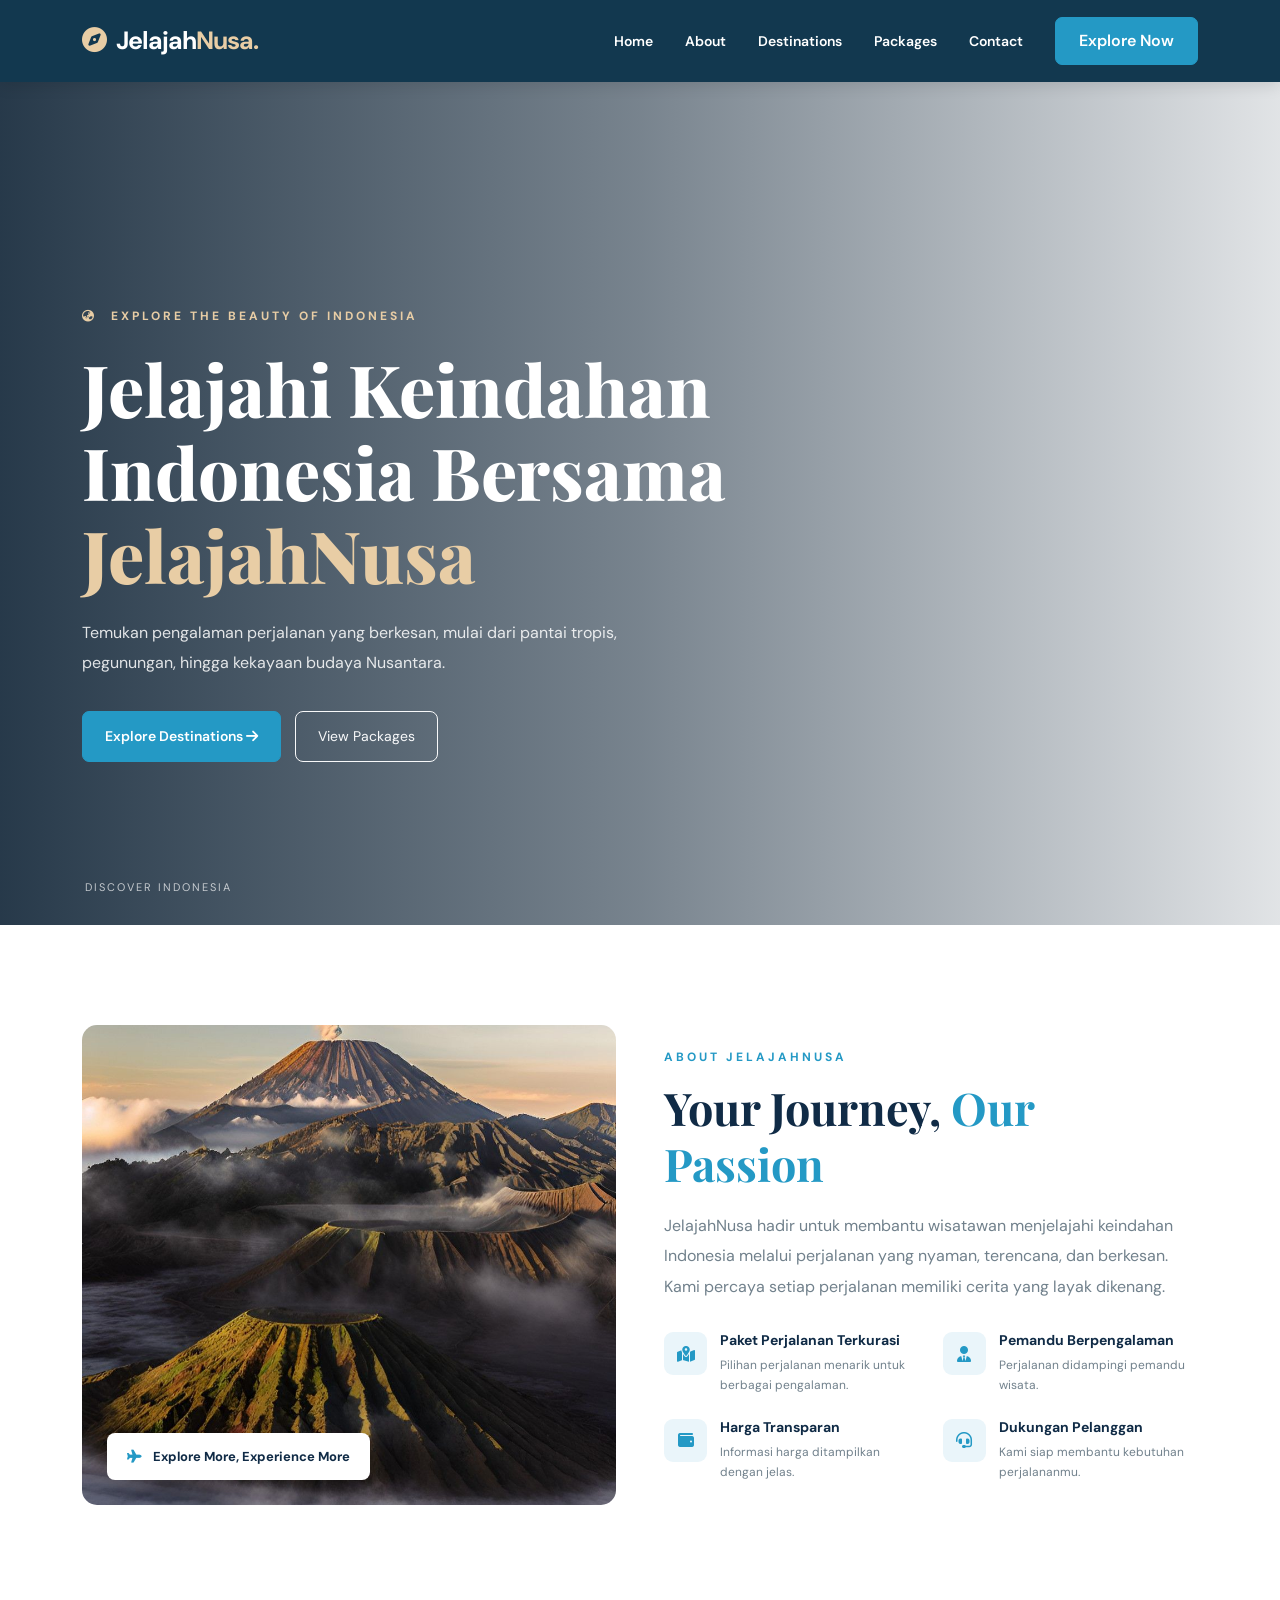
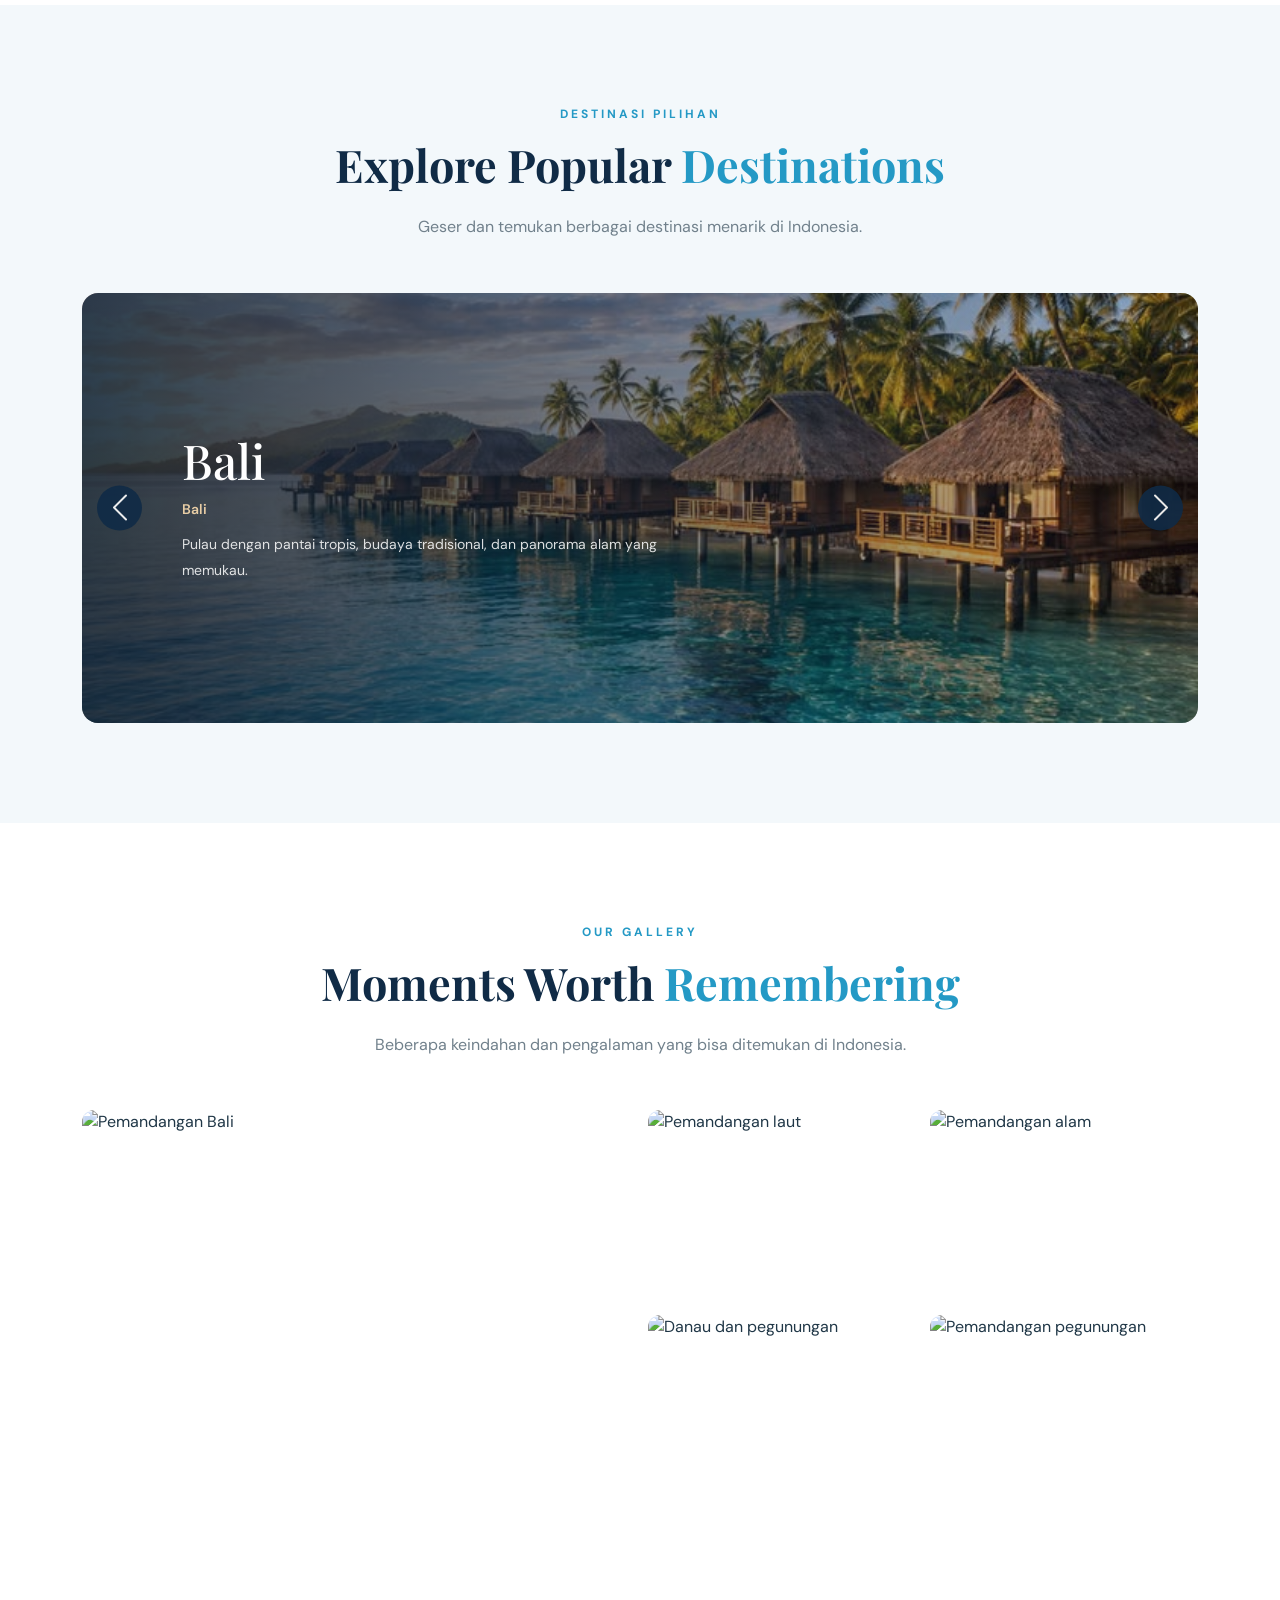
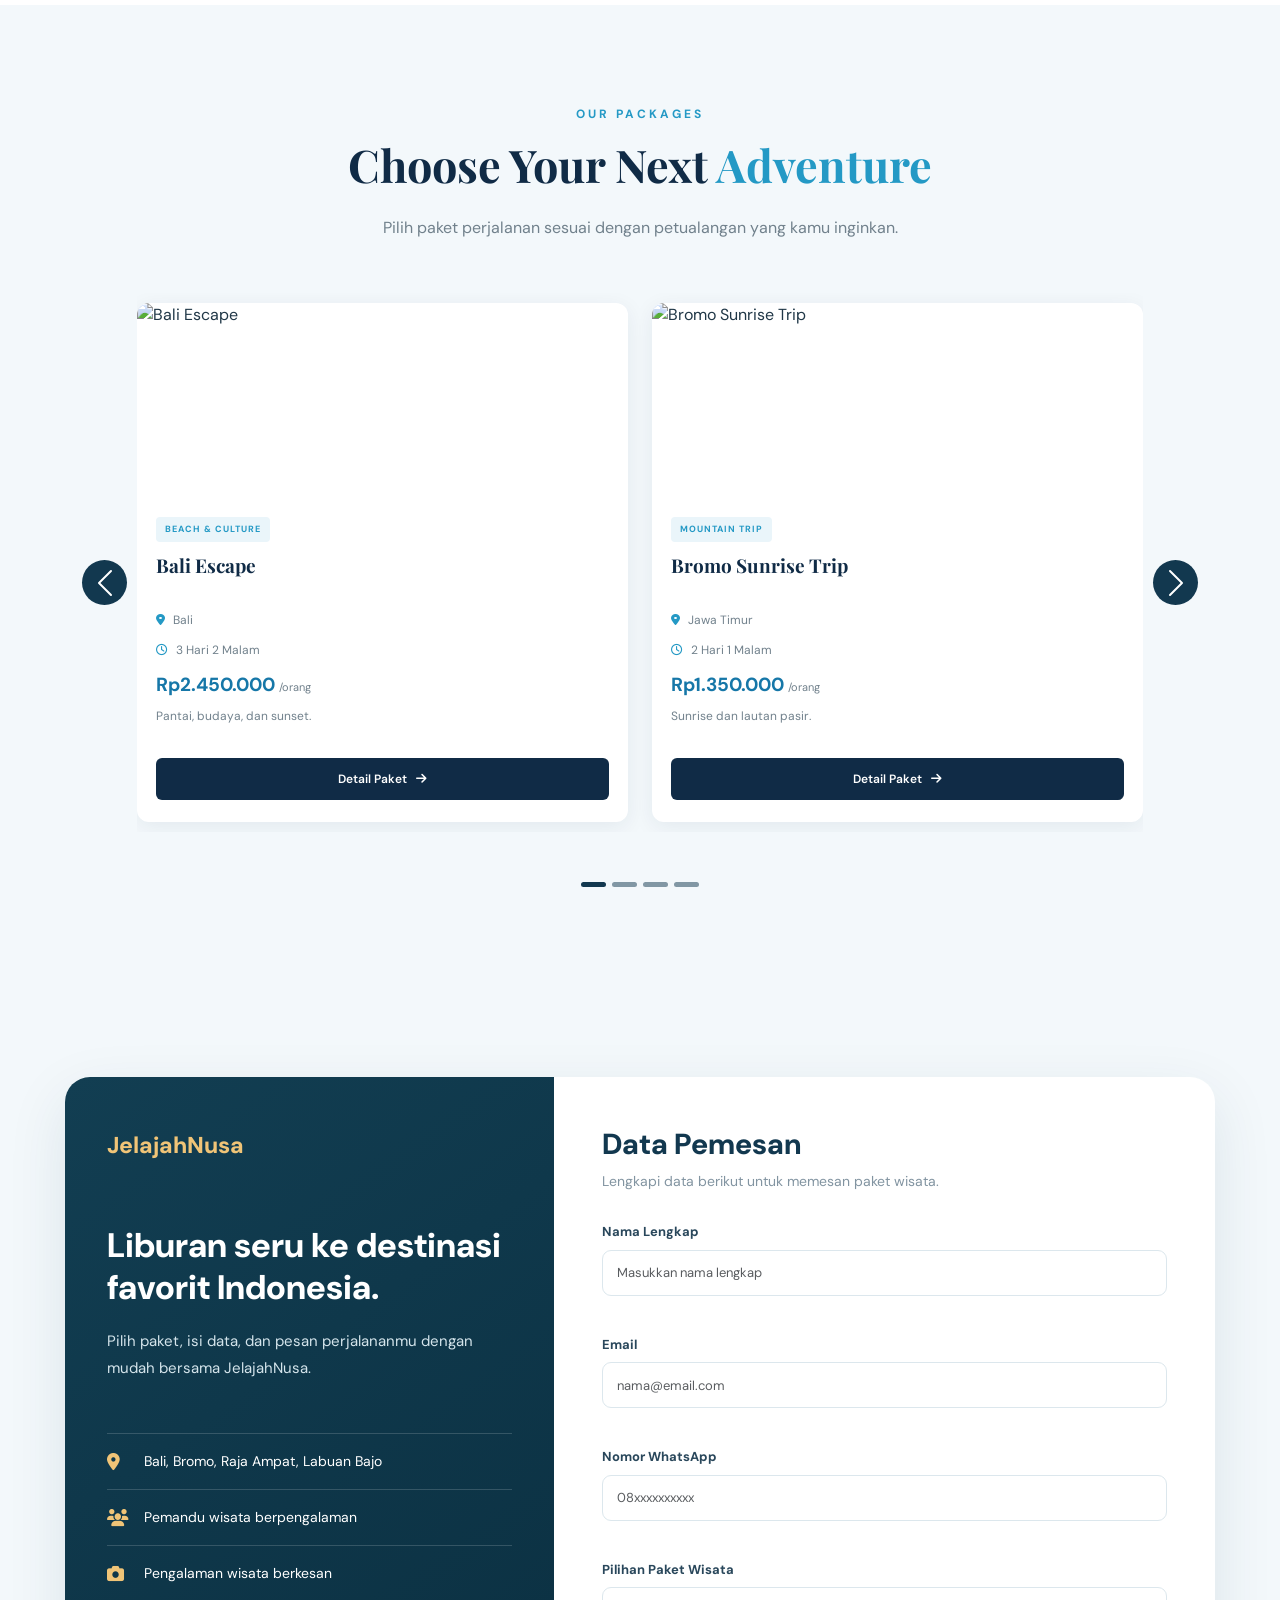
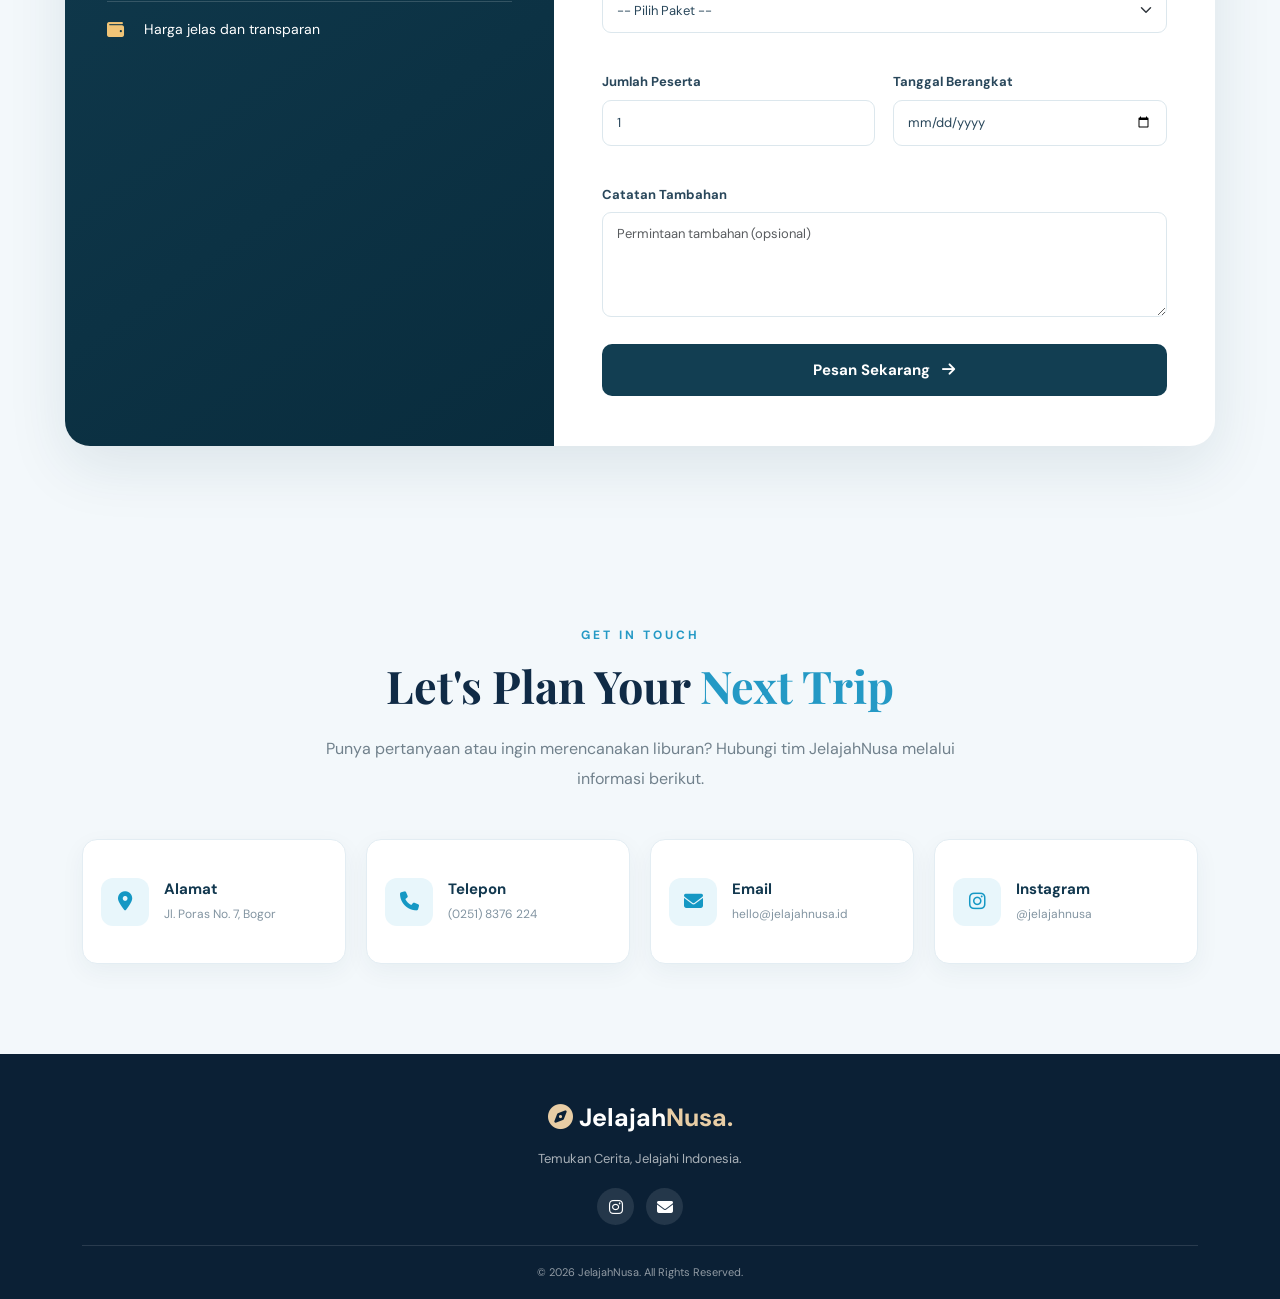
==== index.html @ eec408a0 "first commit" ====
<!doctype html>
<html lang="id">
  <head>
    <meta charset="UTF-8" />
    <meta name="viewport" content="width=device-width, initial-scale=1.0" />

    <title>JelajahNusa | Temukan Cerita, Jelajahi Indonesia</title>

    <!-- Bootstrap 5 -->
    <link
      href="https://cdn.jsdelivr.net/npm/bootstrap@5.3.3/dist/css/bootstrap.min.css"
      rel="stylesheet"
    />

    <!-- Font Awesome -->
    <link
      rel="stylesheet"
      href="https://cdnjs.cloudflare.com/ajax/libs/font-awesome/6.7.2/css/all.min.css"
    />

    <!-- CSS -->
    <link rel="stylesheet" href="style.css" />
  </head>

  <body>
    <!-- NAVBAR -->
    <nav
      class="navbar navbar-expand-lg navbar-dark fixed-top navbar-jelajahnusa"
    >
      <div class="container">
        <a class="navbar-brand fw-bold" href="#home">
          <i class="fa-solid fa-compass"></i>
          Jelajah<span>Nusa.</span>
        </a>

        <button
          class="navbar-toggler"
          type="button"
          data-bs-toggle="collapse"
          data-bs-target="#menuNavbar"
        >
          <span class="navbar-toggler-icon"></span>
        </button>

        <div class="collapse navbar-collapse" id="menuNavbar">
          <ul class="navbar-nav ms-auto">
            <li class="nav-item"><a class="nav-link" href="#home">Home</a></li>
            <li class="nav-item">
              <a class="nav-link" href="#about">About</a>
            </li>
            <li class="nav-item">
              <a class="nav-link" href="#destinations">Destinations</a>
            </li>
            <li class="nav-item">
              <a class="nav-link" href="#packages">Packages</a>
            </li>
            <li class="nav-item">
              <a class="nav-link" href="#contact">Contact</a>
            </li>
          </ul>

          <a href="#packages" class="btn btn-ocean ms-lg-3"> Explore Now </a>
        </div>
      </div>
    </nav>

    <!-- HOME -->
    <section id="home" class="hero-section">
      <div class="hero-overlay"></div>

      <div class="container hero-content">
        <p class="hero-label">
          <i class="fa-solid fa-earth-asia"></i>
          EXPLORE THE BEAUTY OF INDONESIA
        </p>

        <h1>Jelajahi Keindahan Indonesia Bersama <span>JelajahNusa</span></h1>

        <p class="hero-description">
          Temukan pengalaman perjalanan yang berkesan, mulai dari pantai tropis,
          pegunungan, hingga kekayaan budaya Nusantara.
        </p>

        <div class="hero-buttons">
          <a href="#destinations" class="btn btn-ocean btn-lg">
            Explore Destinations
            <i class="fa-solid fa-arrow-right"></i>
          </a>

          <a href="#packages" class="btn btn-outline-light btn-lg">
            View Packages
          </a>
        </div>
      </div>

      <div class="hero-bottom">
        <span>DISCOVER INDONESIA</span>
      </div>
    </section>

    <!-- ABOUT -->
    <section id="about" class="section-padding">
      <div class="container">
        <div class="row align-items-center g-5">
          <div class="col-lg-6">
            <div class="about-image">
              <img src="assets/bromo.jpg" alt="Pemandangan perjalanan wisata" />

              <div class="about-image-label">
                <i class="fa-solid fa-plane"></i>
                Explore More, Experience More
              </div>
            </div>
          </div>

          <div class="col-lg-6">
            <p class="section-label">ABOUT JELAJAHNUSA</p>

            <h2 class="section-title">
              Your Journey,
              <span>Our Passion</span>
            </h2>

            <p class="section-description">
              JelajahNusa hadir untuk membantu wisatawan menjelajahi keindahan
              Indonesia melalui perjalanan yang nyaman, terencana, dan berkesan.
              Kami percaya setiap perjalanan memiliki cerita yang layak
              dikenang.
            </p>

            <div class="about-features">
              <div class="about-feature">
                <i class="fa-solid fa-map-location-dot"></i>
                <div>
                  <h5>Paket Perjalanan Terkurasi</h5>
                  <p>Pilihan perjalanan menarik untuk berbagai pengalaman.</p>
                </div>
              </div>

              <div class="about-feature">
                <i class="fa-solid fa-user-tie"></i>
                <div>
                  <h5>Pemandu Berpengalaman</h5>
                  <p>Perjalanan didampingi pemandu wisata.</p>
                </div>
              </div>

              <div class="about-feature">
                <i class="fa-solid fa-wallet"></i>
                <div>
                  <h5>Harga Transparan</h5>
                  <p>Informasi harga ditampilkan dengan jelas.</p>
                </div>
              </div>

              <div class="about-feature">
                <i class="fa-solid fa-headset"></i>
                <div>
                  <h5>Dukungan Pelanggan</h5>
                  <p>Kami siap membantu kebutuhan perjalananmu.</p>
                </div>
              </div>
            </div>
          </div>
        </div>
      </div>
    </section>

    <!-- DESTINATIONS SLIDER -->
    <section id="destinations" class="section-padding section-light">
      <div class="container">
        <div class="section-heading text-center">
          <p class="section-label">DESTINASI PILIHAN</p>

          <h2 class="section-title">
            Explore Popular <span>Destinations</span>
          </h2>

          <p class="section-description">
            Geser dan temukan berbagai destinasi menarik di Indonesia.
          </p>
        </div>

        <div id="destinationSlider" class="carousel slide" data-bs-ride="false">
          <div class="carousel-inner">
            <!-- SLIDE 1 -->
            <div class="carousel-item active">
              <div class="destination-slide">
                <img src="assets/bali2.jpg" alt="Bali" />

                <div class="destination-slide-info">
                  <h3>Bali</h3>
                  <p>Bali</p>
                  <p>
                    Pulau dengan pantai tropis, budaya tradisional, dan panorama
                    alam yang memukau.
                  </p>
                </div>
              </div>
            </div>

            <!-- SLIDE 2 -->
            <div class="carousel-item">
              <div class="destination-slide">
                <img src="assets/raja-ampat.jpg" alt="Raja Ampat" />

                <div class="destination-slide-info">
                  <h3>Raja Ampat</h3>
                  <p>Papua Barat Daya</p>
                  <p>
                    Kepulauan dengan laut biru, gugusan pulau, dan keindahan
                    alam bawah laut.
                  </p>
                </div>
              </div>
            </div>

            <!-- SLIDE 3 -->
            <div class="carousel-item">
              <div class="destination-slide">
                <img src="assets/bromo2.jpg" alt="Gunung Bromo" />

                <div class="destination-slide-info">
                  <h3>Gunung Bromo</h3>
                  <p>Jawa Timur</p>
                  <p>
                    Destinasi pegunungan dengan panorama matahari terbit dan
                    lautan pasir.
                  </p>
                </div>
              </div>
            </div>

            <!-- SLIDE 4 -->
            <div class="carousel-item">
              <div class="destination-slide">
                <img src="assets/labuan-bajo.jpg" alt="Labuan Bajo" />

                <div class="destination-slide-info">
                  <h3>Labuan Bajo</h3>
                  <p>Nusa Tenggara Timur</p>
                  <p>Gerbang menuju Pulau Komodo dan gugusan pulau eksotis.</p>
                </div>
              </div>
            </div>
          </div>

          <!-- TOMBOL SLIDER -->
          <button
            class="carousel-control-prev destination-control"
            type="button"
            data-bs-target="#destinationSlider"
            data-bs-slide="prev"
          >
            <span class="carousel-control-prev-icon"></span>
            <span class="visually-hidden">Sebelumnya</span>
          </button>

          <button
            class="carousel-control-next destination-control"
            type="button"
            data-bs-target="#destinationSlider"
            data-bs-slide="next"
          >
            <span class="carousel-control-next-icon"></span>
            <span class="visually-hidden">Berikutnya</span>
          </button>
        </div>
      </div>
    </section>

    <!-- GALLERY -->
    <section class="section-padding">
      <div class="container">
        <div class="section-heading text-center">
          <p class="section-label">OUR GALLERY</p>

          <h2 class="section-title">
            Moments Worth
            <span>Remembering</span>
          </h2>

          <p class="section-description">
            Beberapa keindahan dan pengalaman yang bisa ditemukan di Indonesia.
          </p>
        </div>

        <div class="gallery-grid">
          <div class="gallery-item gallery-large">
            <img
              src="https://images.unsplash.com/photo-1537996194471-e657df975ab4"
              alt="Pemandangan Bali"
            />
          </div>

          <div class="gallery-item">
            <img
              src="https://images.unsplash.com/photo-1518548419970-58e3b4079ab2"
              alt="Pemandangan laut"
            />
          </div>

          <div class="gallery-item">
            <img
              src="https://images.unsplash.com/photo-1500530855697-b586d89ba3ee"
              alt="Pemandangan alam"
            />
          </div>

          <div class="gallery-item">
            <img
              src="https://images.unsplash.com/photo-1470770841072-f978cf4d019e"
              alt="Danau dan pegunungan"
            />
          </div>

          <div class="gallery-item">
            <img
              src="https://images.unsplash.com/photo-1501785888041-af3ef285b470"
              alt="Pemandangan pegunungan"
            />
          </div>
        </div>
      </div>
    </section>

    <!-- PACKAGES -->
    <section id="packages" class="section-padding section-light">
      <div class="container">
        <div class="section-heading text-center">
          <p class="section-label">OUR PACKAGES</p>
          <h2 class="section-title">Choose Your Next <span>Adventure</span></h2>
          <p class="section-description">
            Pilih paket perjalanan sesuai dengan petualangan yang kamu inginkan.
          </p>
        </div>

        <div id="jelajahNusaPackages" class="carousel slide">
          <!-- INDICATORS -->
          <div class="carousel-indicators">
            <button
              type="button"
              data-bs-target="#jelajahNusaPackages"
              data-bs-slide-to="0"
              class="active"
              aria-current="true"
              aria-label="Slide 1"
            ></button>

            <button
              type="button"
              data-bs-target="#jelajahNusaPackages"
              data-bs-slide-to="1"
              aria-label="Slide 2"
            ></button>

            <button
              type="button"
              data-bs-target="#jelajahNusaPackages"
              data-bs-slide-to="2"
              aria-label="Slide 3"
            ></button>

            <button
              type="button"
              data-bs-target="#jelajahNusaPackages"
              data-bs-slide-to="3"
              aria-label="Slide 4"
            ></button>
          </div>

          <div class="carousel-inner">
            <!-- SLIDE 1 -->
            <div class="carousel-item active">
              <div class="row g-4">
                <div class="col-md-6">
                  <div class="package-card">
                    <div class="package-image">
                      <img
                        src="https://images.unsplash.com/photo-1537996194471-e657df975ab4"
                        alt="Bali Escape"
                      />
                    </div>
                    <div class="package-content">
                      <span class="package-category">BEACH & CULTURE</span>
                      <h4>Bali Escape</h4>
                      <p><i class="fa-solid fa-location-dot"></i> Bali</p>
                      <div class="package-duration">
                        <i class="fa-regular fa-clock"></i> 3 Hari 2 Malam
                      </div>
                      <h3>Rp2.450.000 <small>/orang</small></h3>
                      <p class="package-highlight">
                        Pantai, budaya, dan sunset.
                      </p>
                      <button
                        class="btn btn-detail"
                        onclick="tampilkanDetail('bali')"
                      >
                        Detail Paket <i class="fa-solid fa-arrow-right"></i>
                      </button>
                    </div>
                  </div>
                </div>

                <div class="col-md-6">
                  <div class="package-card">
                    <div class="package-image">
                      <img
                        src="https://images.unsplash.com/photo-1500530855697-b586d89ba3ee"
                        alt="Bromo Sunrise Trip"
                      />
                    </div>
                    <div class="package-content">
                      <span class="package-category">MOUNTAIN TRIP</span>
                      <h4>Bromo Sunrise Trip</h4>
                      <p><i class="fa-solid fa-location-dot"></i> Jawa Timur</p>
                      <div class="package-duration">
                        <i class="fa-regular fa-clock"></i> 2 Hari 1 Malam
                      </div>
                      <h3>Rp1.350.000 <small>/orang</small></h3>
                      <p class="package-highlight">Sunrise dan lautan pasir.</p>
                      <button
                        class="btn btn-detail"
                        onclick="tampilkanDetail('bromo')"
                      >
                        Detail Paket <i class="fa-solid fa-arrow-right"></i>
                      </button>
                    </div>
                  </div>
                </div>
              </div>
            </div>

            <!-- SLIDE 2 -->
            <div class="carousel-item">
              <div class="row g-4">
                <div class="col-md-6">
                  <div class="package-card">
                    <div class="package-image">
                      <img
                        src="https://images.unsplash.com/photo-1518548419970-58e3b4079ab2"
                        alt="Raja Ampat"
                      />
                    </div>
                    <div class="package-content">
                      <span class="package-category">OCEAN ADVENTURE</span>
                      <h4>Raja Ampat Discovery</h4>
                      <p>
                        <i class="fa-solid fa-location-dot"></i> Papua Barat
                        Daya
                      </p>
                      <div class="package-duration">
                        <i class="fa-regular fa-clock"></i> 4 Hari 3 Malam
                      </div>
                      <h3>Rp5.750.000 <small>/orang</small></h3>
                      <p class="package-highlight">
                        Island hopping dan snorkeling.
                      </p>
                      <button
                        class="btn btn-detail"
                        onclick="tampilkanDetail('raja')"
                      >
                        Detail Paket <i class="fa-solid fa-arrow-right"></i>
                      </button>
                    </div>
                  </div>
                </div>

                <div class="col-md-6">
                  <div class="package-card">
                    <div class="package-image">
                      <img
                        src="https://images.unsplash.com/photo-1501785888041-af3ef285b470"
                        alt="Labuan Bajo"
                      />
                    </div>
                    <div class="package-content">
                      <span class="package-category">ISLAND EXPLORER</span>
                      <h4>Labuan Bajo Explorer</h4>
                      <p>
                        <i class="fa-solid fa-location-dot"></i> Nusa Tenggara
                        Timur
                      </p>
                      <div class="package-duration">
                        <i class="fa-regular fa-clock"></i> 3 Hari 2 Malam
                      </div>
                      <h3>Rp3.950.000 <small>/orang</small></h3>
                      <p class="package-highlight">Pulau Komodo dan sailing.</p>
                      <button
                        class="btn btn-detail"
                        onclick="tampilkanDetail('labuan')"
                      >
                        Detail Paket <i class="fa-solid fa-arrow-right"></i>
                      </button>
                    </div>
                  </div>
                </div>
              </div>
            </div>

            <!-- SLIDE 3 -->
            <div class="carousel-item">
              <div class="row g-4">
                <div class="col-md-6">
                  <div class="package-card">
                    <div class="package-image">
                      <img
                        src="https://images.unsplash.com/photo-1596402184320-417e7178b2cd"
                        alt="Jogja"
                      />
                    </div>
                    <div class="package-content">
                      <span class="package-category">CULTURE & HERITAGE</span>
                      <h4>Jogja Heritage Journey</h4>
                      <p><i class="fa-solid fa-location-dot"></i> Yogyakarta</p>
                      <div class="package-duration">
                        <i class="fa-regular fa-clock"></i> 3 Hari 2 Malam
                      </div>
                      <h3>Rp1.850.000 <small>/orang</small></h3>
                      <p class="package-highlight">
                        Borobudur, Malioboro, dan Keraton.
                      </p>
                      <button
                        class="btn btn-detail"
                        onclick="tampilkanDetail('jogja')"
                      >
                        Detail Paket <i class="fa-solid fa-arrow-right"></i>
                      </button>
                    </div>
                  </div>
                </div>

                <div class="col-md-6">
                  <div class="package-card">
                    <div class="package-image">
                      <img
                        src="assets/59dadae1498c168dcf6382474d1ac756.jpg"
                        alt="Lombok"
                      />
                    </div>
                    <div class="package-content">
                      <span class="package-category">TROPICAL ESCAPE</span>
                      <h4>Lombok Tropical Escape</h4>
                      <p><i class="fa-solid fa-location-dot"></i> Lombok</p>
                      <div class="package-duration">
                        <i class="fa-regular fa-clock"></i> 3 Hari 2 Malam
                      </div>
                      <h3>Rp2.750.000 <small>/orang</small></h3>
                      <p class="package-highlight">
                        Pantai Kuta dan Bukit Merese.
                      </p>
                      <button
                        class="btn btn-detail"
                        onclick="tampilkanDetail('lombok')"
                      >
                        Detail Paket <i class="fa-solid fa-arrow-right"></i>
                      </button>
                    </div>
                  </div>
                </div>
              </div>
            </div>

            <!-- SLIDE 4 -->
            <div class="carousel-item">
              <div class="row g-4">
                <div class="col-md-6">
                  <div class="package-card">
                    <div class="package-image">
                      <img
                        src="https://images.unsplash.com/photo-1500534623283-312aade485b7"
                        alt="Lake Toba"
                      />
                    </div>
                    <div class="package-content">
                      <span class="package-category">NATURE ADVENTURE</span>
                      <h4>Lake Toba Adventure</h4>
                      <p>
                        <i class="fa-solid fa-location-dot"></i> Sumatera Utara
                      </p>
                      <div class="package-duration">
                        <i class="fa-regular fa-clock"></i> 3 Hari 2 Malam
                      </div>
                      <h3>Rp2.250.000 <small>/orang</small></h3>
                      <p class="package-highlight">
                        Danau Toba dan Pulau Samosir.
                      </p>
                      <button
                        class="btn btn-detail"
                        onclick="tampilkanDetail('toba')"
                      >
                        Detail Paket <i class="fa-solid fa-arrow-right"></i>
                      </button>
                    </div>
                  </div>
                </div>

                <div class="col-md-6">
                  <div class="package-card">
                    <div class="package-image">
                      <img
                        src="https://images.unsplash.com/photo-1464822759023-fed622ff2c3b"
                        alt="Ijen"
                      />
                    </div>
                    <div class="package-content">
                      <span class="package-category">MOUNTAIN ADVENTURE</span>
                      <h4>Ijen Blue Fire Experience</h4>
                      <p><i class="fa-solid fa-location-dot"></i> Banyuwangi</p>
                      <div class="package-duration">
                        <i class="fa-regular fa-clock"></i> 2 Hari 1 Malam
                      </div>
                      <h3>Rp1.650.000 <small>/orang</small></h3>
                      <p class="package-highlight">
                        Kawah Ijen dan panorama alam.
                      </p>
                      <button
                        class="btn btn-detail"
                        onclick="tampilkanDetail('ijen')"
                      >
                        Detail Paket <i class="fa-solid fa-arrow-right"></i>
                      </button>
                    </div>
                  </div>
                </div>
              </div>
            </div>
          </div>

          <!-- PREVIOUS -->
          <button
            class="carousel-control-prev"
            type="button"
            data-bs-target="#jelajahNusaPackages"
            data-bs-slide="prev"
          >
            <span class="carousel-control-prev-icon" aria-hidden="true"></span>
            <span class="visually-hidden">Previous</span>
          </button>

          <!-- NEXT -->
          <button
            class="carousel-control-next"
            type="button"
            data-bs-target="#jelajahNusaPackages"
            data-bs-slide="next"
          >
            <span class="carousel-control-next-icon" aria-hidden="true"></span>
            <span class="visually-hidden">Next</span>
          </button>
        </div>
      </div>
    </section>

    <!-- BOOKING -->
    <section id="booking" class="booking-modern">
      <div class="booking-container">
        <div class="booking-layout-modern">
          <!-- PANEL KIRI -->
          <div class="booking-intro">
            <h3 class="booking-brand">JelajahNusa</h3>

            <div class="booking-intro-content">
              <h2>Liburan seru ke destinasi favorit Indonesia.</h2>

              <p>
                Pilih paket, isi data, dan pesan perjalananmu dengan mudah
                bersama JelajahNusa.
              </p>
            </div>

            <div class="booking-benefits">
              <div class="benefit-item">
                <i class="fa-solid fa-location-dot"></i>
                <span>Bali, Bromo, Raja Ampat, Labuan Bajo</span>
              </div>

              <div class="benefit-item">
                <i class="fa-solid fa-users"></i>
                <span>Pemandu wisata berpengalaman</span>
              </div>

              <div class="benefit-item">
                <i class="fa-solid fa-camera"></i>
                <span>Pengalaman wisata berkesan</span>
              </div>

              <div class="benefit-item">
                <i class="fa-solid fa-wallet"></i>
                <span>Harga jelas dan transparan</span>
              </div>
            </div>
          </div>

          <!-- PANEL KANAN -->
          <div class="booking-form-panel">
            <div class="booking-heading">
              <h2>Data Pemesan</h2>
              <p>Lengkapi data berikut untuk memesan paket wisata.</p>
            </div>

            <form id="formBooking" novalidate>
              <div class="booking-field">
                <label for="bookingNama">Nama Lengkap</label>
                <input
                  type="text"
                  id="bookingNama"
                  class="form-control"
                  placeholder="Masukkan nama lengkap"
                />
                <small class="error-message" id="bookingErrorNama"></small>
              </div>

              <div class="booking-field">
                <label for="bookingEmail">Email</label>
                <input
                  type="email"
                  id="bookingEmail"
                  class="form-control"
                  placeholder="nama@email.com"
                />
                <small class="error-message" id="bookingErrorEmail"></small>
              </div>

              <div class="booking-field">
                <label for="bookingTelepon">Nomor WhatsApp</label>
                <input
                  type="tel"
                  id="bookingTelepon"
                  class="form-control"
                  placeholder="08xxxxxxxxxx"
                />
                <small class="error-message" id="bookingErrorTelepon"></small>
              </div>

              <div class="booking-field">
                <label for="bookingPaket">Pilihan Paket Wisata</label>
                <select id="bookingPaket" class="form-select">
                  <option value="">-- Pilih Paket --</option>
                  <option value="bali">Bali Escape</option>
                  <option value="bromo">Bromo Sunrise Trip</option>
                  <option value="raja">Raja Ampat Discovery</option>
                  <option value="labuan">Labuan Bajo Explorer</option>
                </select>
                <small class="error-message" id="bookingErrorPaket"></small>
              </div>

              <div class="booking-fields-row">
                <div class="booking-field">
                  <label for="bookingJumlah">Jumlah Peserta</label>
                  <input
                    type="number"
                    id="bookingJumlah"
                    class="form-control"
                    min="1"
                    max="20"
                    value="1"
                    placeholder="Jumlah orang"
                  />
                  <small class="error-message" id="bookingErrorJumlah"></small>
                </div>

                <div class="booking-field">
                  <label for="bookingTanggal">Tanggal Berangkat</label>
                  <input type="date" id="bookingTanggal" class="form-control" />
                  <small class="error-message" id="bookingErrorTanggal"></small>
                </div>
              </div>

              <div class="booking-field">
                <label for="bookingCatatan">Catatan Tambahan</label>
                <textarea
                  id="bookingCatatan"
                  class="form-control"
                  rows="2"
                  placeholder="Permintaan tambahan (opsional)"
                ></textarea>
              </div>

              <button type="submit" class="booking-submit">
                Pesan Sekarang
                <i class="fa-solid fa-arrow-right"></i>
              </button>
            </form>
          </div>
        </div>

        <!-- MENJAGA ELEMEN RINGKASAN UNTUK JAVASCRIPT LAMA -->
        <div hidden>
          <span id="summaryNama">Belum dipilih</span>
          <span id="summaryDurasi">-</span>
          <span id="summaryHarga">Rp0</span>
          <span id="summaryJumlah">1 orang</span>
          <span id="summaryTotal">Rp0</span>
        </div>

        <!-- HASIL PEMESANAN / INVOICE -->
        <div id="hasilBooking" class="booking-result" hidden>
          <div class="invoice-heading">
            <div>
              <h2>Invoice Booking</h2>
              <p>Terima kasih, pesananmu sudah kami catat.</p>
            </div>

            <span class="invoice-status">
              <i class="fa-solid fa-circle-check"></i>
              Terkonfirmasi
            </span>
          </div>

          <div id="detailHasilBooking"></div>
        </div>
      </div>
    </section>

    <!-- MODAL DETAIL PAKET -->
    <div
      class="modal fade"
      id="modalPaket"
      tabindex="-1"
      aria-labelledby="judulModal"
      aria-hidden="true"
    >
      <div class="modal-dialog modal-lg modal-dialog-centered">
        <div class="modal-content">
          <div class="modal-header">
            <h5 class="modal-title" id="judulModal">Detail Paket Wisata</h5>

            <button
              type="button"
              class="btn-close"
              data-bs-dismiss="modal"
              aria-label="Tutup"
            ></button>
          </div>

          <div class="modal-body">
            <img
              id="gambarModal"
              src=""
              alt="Foto paket wisata"
              class="modal-package-image"
            />

            <div class="modal-package-info">
              <span id="kategoriModal" class="package-category"></span>

              <h3 id="namaModal"></h3>

              <p id="destinasiModal"></p>

              <div class="modal-detail-row">
                <span>
                  <i class="fa-regular fa-clock"></i>
                  <span id="durasiModal"></span>
                </span>

                <strong id="hargaModal"></strong>
              </div>

              <p id="deskripsiModal" class="mt-3"></p>

              <h5>Highlight Perjalanan</h5>
              <p id="highlightModal"></p>

              <h5>Fasilitas Paket</h5>
              <ul id="fasilitasModal"></ul>
            </div>
          </div>

          <div class="modal-footer">
            <button
              type="button"
              class="btn btn-secondary"
              data-bs-dismiss="modal"
            >
              Tutup
            </button>

            <button type="button" class="btn btn-ocean" id="tombolPesanPaket">
              Pesan Paket
              <i class="fa-solid fa-arrow-right"></i>
            </button>
          </div>
        </div>
      </div>
    </div>

    <!-- CONTACT -->
    <section id="contact" class="section-padding">
      <div class="container">
        <div class="section-heading text-center">
          <p class="section-label">GET IN TOUCH</p>

          <h2 class="section-title">Let's Plan Your <span>Next Trip</span></h2>

          <p class="section-description">
            Punya pertanyaan atau ingin merencanakan liburan? Hubungi tim
            JelajahNusa melalui informasi berikut.
          </p>
        </div>

        <!-- CONTACT INFORMATION -->
        <div class="contact-information">
          <div class="contact-card">
            <div class="contact-icon">
              <i class="fa-solid fa-location-dot"></i>
            </div>

            <div>
              <h5>Alamat</h5>
              <p>Jl. Poras No. 7, Bogor</p>
            </div>
          </div>

          <div class="contact-card">
            <div class="contact-icon">
              <i class="fa-solid fa-phone"></i>
            </div>

            <div>
              <h5>Telepon</h5>
              <p>(0251) 8376 224</p>
            </div>
          </div>

          <div class="contact-card">
            <div class="contact-icon">
              <i class="fa-solid fa-envelope"></i>
            </div>

            <div>
              <h5>Email</h5>
              <p>hello@jelajahnusa.id</p>
            </div>
          </div>

          <div class="contact-card">
            <div class="contact-icon">
              <i class="fa-brands fa-instagram"></i>
            </div>

            <div>
              <h5>Instagram</h5>
              <p>@jelajahnusa</p>
            </div>
          </div>
        </div>
      </div>
    </section>

    <!-- FOOTER -->
    <footer class="footer">
      <div class="container">
        <div class="footer-content">
          <a href="#home" class="footer-brand">
            <i class="fa-solid fa-compass"></i>
            Jelajah<span>Nusa.</span>
          </a>

          <p>Temukan Cerita, Jelajahi Indonesia.</p>

          <div class="footer-social">
            <a href="https://www.instagram.com/jelajahnusa/">
              <i class="fa-brands fa-instagram"></i>
            </a>

            <a href="#contact">
              <i class="fa-solid fa-envelope"></i>
            </a>
          </div>
        </div>

        <div class="footer-bottom">
          <p>© 2026 JelajahNusa. All Rights Reserved.</p>
        </div>
      </div>
    </footer>

    <!-- BOOTSTRAP JAVASCRIPT -->
    <script src="https://cdn.jsdelivr.net/npm/bootstrap@5.3.3/dist/js/bootstrap.bundle.min.js"></script>

    <!-- CUSTOM JAVASCRIPT -->
    <script src="script.js"></script>
  </body>
</html>

<!-- CLASS BUTTON -->
<!-- btn digunakan untuk memberikan tampilan dasar tombol. -->

<!-- BTN-OCEAN -->
<!-- btn-ocean merupakan class CSS buatan sendiri untuk memberikan
     desain khusus pada tombol bertema ocean. -->

<!-- MS-LG-3 -->
<!-- Memberikan margin sisi kiri sebesar 1rem pada layar large ke atas. -->

<!-- DATA-BS-SLIDE PREV -->
<!-- Digunakan untuk mengarahkan carousel ke slide sebelumnya. -->

<!-- DATA-BS-SLIDE NEXT -->
<!-- Digunakan untuk mengarahkan carousel ke slide berikutnya. -->
<!-- /* CONTAINER */ /* Digunakan untuk membatasi dan mengatur lebar area konten
website. */ /* ROW */ /* Digunakan untuk membuat baris dalam sistem grid
Bootstrap. */ /* COL */ /* Digunakan untuk membuat kolom agar konten tersusun
rapi. */ /* BTN */ /* Digunakan untuk memberikan tampilan dasar pada tombol. */
/* D-FLEX */ /* Digunakan untuk mengaktifkan Flexbox agar posisi elemen lebih
mudah diatur. */ /* TEXT-CENTER */ /* Digunakan untuk membuat teks berada di
tengah. */ /* FW-BOLD */ /* Digunakan untuk membuat tulisan menjadi tebal. */ /*
MT-3 */ /* Digunakan untuk memberikan jarak luar bagian atas (margin-top). */ /*
MB-3 */ /* Digunakan untuk memberikan jarak luar bagian bawah (margin-bottom).
*/ /* P-3 */ /* Digunakan untuk memberikan jarak bagian dalam pada semua sisi
elemen (padding). */
MT-3 -->
<!-- Memberikan jarak luar bagian atas (margin-top). -->

<!-- MB-3 -->
<!-- Memberikan jarak luar bagian bawah (margin-bottom). -->

<!-- MS-3 -->
<!-- Memberikan jarak luar sisi kiri atau start (margin-start). -->

<!-- ME-3 -->
<!-- Memberikan jarak luar sisi kanan atau end (margin-end). -->

<!-- P-3 -->
<!-- Memberikan jarak dalam pada semua sisi elemen (padding). -->

<!-- PX-3 -->
<!-- Memberikan jarak dalam sisi kiri dan kanan (padding horizontal). -->

<!-- PY-3 -->
<!-- Memberikan jarak dalam sisi atas dan bawah (padding vertikal). -->

<!-- KETERANGAN SINGKAT BOOTSTRAP SPACING -->

<!-- m = margin (jarak luar). -->
<!-- p = padding (jarak dalam). -->
<!-- t = top (atas). -->
<!-- b = bottom (bawah). -->
<!-- s = start (awal). -->
<!-- e = end (akhir). -->
<!-- x = horizontal (kiri dan kanan). -->
<!-- y = vertical (atas dan bawah). -->

<!-- ANGKA 1-5 MENUNJUKKAN SKALA UKURAN JARAK BOOTSTRAP. -->
<!-- Contoh: 3 = 1rem atau 16px pada pengaturan default Bootstrap. -->
---- style.css ----
/* =========================
   1. PENGATURAN DASAR
========================= */

@import url("https://fonts.googleapis.com/css2?family=DM+Sans:wght@400;500;600;700&family=Playfair+Display:wght@600;700;800&display=swap");

:root {
  --navy: #102b46;
  --blue: #1677a8;
  --ocean: #2499c5;
  --light-blue: #eaf5fa;
  --sand: #e8cda5;
  --white: #ffffff;
  --dark: #203747;
  --gray: #71818c;
  --border: #e2eaf0;
}

* {
  margin: 0;
  padding: 0;
  box-sizing: border-box;
}

html {
  scroll-behavior: smooth;
  scroll-padding-top: 85px;
}

body {
  font-family: "DM Sans", sans-serif;
  color: var(--dark);
  background: var(--white);
  overflow-x: hidden; 
}

img {
  width: 100%;
  display: block;
  object-fit: cover;
}

a {
  text-decoration: none;
}

button {
  font-family: inherit;
}

.section-padding {
  padding: 100px 0;
}

.section-light {
  background: #f3f8fb;
}

/* =========================
   2. NAVBAR
========================= */

.navbar {
  padding: 17px 0;
  background: rgba(16, 43, 70, 0.97);
  box-shadow: 0 3px 20px rgba(0, 0, 0, 0.08);
}

.navbar-brand {
  font-size: 25px;
  letter-spacing: -1px;
  color: white !important;
}

.navbar-brand i {
  color: var(--sand);
  margin-right: 5px;
}

.navbar-brand span {
  color: var(--sand);
}

.navbar .nav-link {
  color: rgba(255, 255, 255, 0.8);
  font-size: 14px;
  font-weight: 600;
  margin: 0 8px;
  transition: 0.3s;
}

.navbar .nav-link:hover {
  color: var(--sand);
}

.navbar-toggler {
  border-color: rgba(255, 255, 255, 0.5);
}

.navbar-toggler:focus {
  box-shadow: none;
}

.btn-ocean {
  background: var(--ocean);
  color: white;
  border: 1px solid var(--ocean);
  border-radius: 7px;
  padding: 11px 23px;
  font-weight: 600;
  transition: 0.3s;
}

.btn-ocean:hover {
  background: var(--navy);
  border-color: var(--navy);
  color: white;
  transform: translateY(-2px);
}

/* =========================
   3. HOME / HERO
========================= */

.hero-section {
  min-height: 700px;
  height: 100vh;
  max-height: 850px;
  position: relative;
  display: flex;
  align-items: center;
  background-image: url("https://images.unsplash.com/photo-1537996194471-e657df975ab4");
  background-size: cover;
  background-position: center;
  color: white;
}

.hero-overlay {
  position: absolute;
  inset: 0;
  background: linear-gradient(
    90deg,
    rgba(9, 30, 49, 0.88),
    rgba(9, 30, 49, 0.55),
    rgba(9, 30, 49, 0.12)
  );
}

.hero-content {
  position: relative;
  z-index: 2;
  padding-top: 65px;
}

.hero-label {
  display: inline-block;
  color: var(--sand);
  font-size: 12px;
  font-weight: 700;
  letter-spacing: 3px;
  margin-bottom: 22px;
}

.hero-label i {
  margin-right: 8px;
}

.hero-content h1 {
  max-width: 760px;
  font-family: "Playfair Display", serif;
  font-size: clamp(42px, 6vw, 72px);
  line-height: 1.15;
  font-weight: 800;
  margin-bottom: 22px;
}

.hero-content h1 span {
  color: var(--sand);
}

.hero-description {
  max-width: 590px;
  color: rgba(255, 255, 255, 0.85);
  font-size: 16px;
  line-height: 1.9;
  margin-bottom: 32px;
}

.hero-buttons {
  display: flex;
  flex-wrap: wrap;
  gap: 14px;
}

.hero-buttons .btn {
  font-size: 14px;
  padding: 14px 22px;
}

.hero-bottom {
  position: absolute;
  bottom: 30px;
  left: 50%;
  transform: translateX(-50%);
  width: min(1110px, 90%);
  display: flex;
  justify-content: space-between;
  color: rgba(255, 255, 255, 0.7);
  font-size: 11px;
  letter-spacing: 2px;
}

/* =========================
   4. JUDUL SECTION
========================= */

.section-label {
  color: var(--ocean);
  font-size: 12px;
  font-weight: 700;
  letter-spacing: 3px;
  margin-bottom: 13px;
}

.section-title {
  font-family: "Playfair Display", serif;
  font-size: clamp(32px, 4vw, 45px);
  color: var(--navy);
  font-weight: 700;
  line-height: 1.25;
  margin-bottom: 20px;
}

.section-title span {
  color: var(--ocean);
}

.section-description {
  color: var(--gray);
  line-height: 1.9;
  max-width: 650px;
}

.section-heading {
  margin-bottom: 50px;
}

.section-heading .section-description {
  margin: auto;
}

/* =========================
   5. ABOUT
========================= */

.about-image {
  position: relative;
  height: 480px;
  border-radius: 15px;
}

.about-image img {
  height: 100%;
  border-radius: 15px;
}

.about-image-label {
  position: absolute;
  bottom: 25px;
  left: 25px;
  background: white;
  color: var(--navy);
  padding: 14px 20px;
  border-radius: 8px;
  font-size: 13px;
  font-weight: 700;
  box-shadow: 0 8px 25px rgba(0, 0, 0, 0.12);
}

.about-image-label i {
  color: var(--ocean);
  margin-right: 8px;
}

.about-features {
  display: grid;
  grid-template-columns: 1fr 1fr;
  gap: 23px;
  margin-top: 30px;
}

.about-feature {
  display: flex;
  align-items: flex-start;
  gap: 13px;
}

.about-feature > i {
  color: var(--ocean);
  background: var(--light-blue);
  width: 43px;
  height: 43px;
  min-width: 43px;
  display: flex;
  align-items: center;
  justify-content: center;
  border-radius: 9px;
}

.about-feature h5 {
  color: var(--navy);
  font-size: 14px;
  font-weight: 700;
  margin-bottom: 6px;
}

.about-feature p {
  color: var(--gray);
  font-size: 12px;
  line-height: 1.7;
  margin: 0;
}

/* =========================
   6. DESTINATIONS
========================= */

.destination-card {
  background: white;
  border-radius: 12px;
  overflow: hidden;
  height: 100%;
  box-shadow: 0 5px 22px rgba(16, 43, 70, 0.06);
  transition: 0.3s;
}

.destination-card:hover {
  transform: translateY(-8px);
  box-shadow: 0 12px 28px rgba(16, 43, 70, 0.13);
}

.destination-image {
  height: 210px;
  position: relative;
  overflow: hidden;
}

.destination-image img {
  height: 100%;
  transition: 0.5s;
}

.destination-card:hover .destination-image img {
  transform: scale(1.07);
}

.destination-number {
  position: absolute;
  top: 15px;
  left: 15px;
  background: rgba(16, 43, 70, 0.85);
  color: white;
  padding: 7px 12px;
  border-radius: 5px;
  font-size: 12px;
  font-weight: 700;
}

.destination-info {
  padding: 22px 20px;
}

.destination-info > p {
  color: var(--ocean);
  font-size: 12px;
  font-weight: 600;
  margin-bottom: 9px;
}

.destination-info h4 {
  color: var(--navy);
  font-family: "Playfair Display", serif;
  font-size: 21px;
  font-weight: 700;
  margin-bottom: 10px;
}

.destination-info > span {
  color: var(--gray);
  font-size: 12px;
  line-height: 1.8;
}

/* =========================
   7. GALLERY
========================= */

.gallery-grid {
  display: grid;
  grid-template-columns: repeat(4, 1fr);
  grid-auto-rows: 190px;
  gap: 15px;
}

.gallery-item {
  border-radius: 12px;
  overflow: hidden;
}

.gallery-item img {
  height: 100%;
  transition: 0.5s;
}

.gallery-item:hover img {
  transform: scale(1.08);
}

.gallery-large {
  grid-column: span 2;
  grid-row: span 2;
}

/* =========================
   8. PACKAGES
========================= */

.package-card {
  background: white;
  border-radius: 12px;
  overflow: hidden;
  height: 100%;
  box-shadow: 0 5px 22px rgba(16, 43, 70, 0.07);
  transition: 0.3s;
}

.package-card:hover {
  transform: translateY(-7px);
  box-shadow: 0 12px 28px rgba(16, 43, 70, 0.13);
}

.package-image {
  height: 190px;
  overflow: hidden;
}

.package-image img {
  height: 100%;
  transition: 0.5s;
}

.package-card:hover .package-image img {
  transform: scale(1.07);
}

.package-content {
  padding: 22px 19px;
}

.package-category {
  display: inline-block;
  color: var(--ocean);
  background: var(--light-blue);
  border-radius: 4px;
  padding: 6px 9px;
  font-size: 9px;
  font-weight: 700;
  letter-spacing: 1px;
  margin-bottom: 12px;
}

.package-content h4 {
  font-family: "Playfair Display", serif;
  color: var(--navy);
  font-size: 19px;
  font-weight: 700;
  min-height: 48px;
  margin-bottom: 9px;
}

.package-content > p:not(.package-highlight) {
  color: var(--gray);
  font-size: 12px;
  margin-bottom: 12px;
}

.package-content > p i {
  color: var(--ocean);
  margin-right: 5px;
}

.package-duration {
  color: var(--gray);
  font-size: 12px;
  margin-bottom: 15px;
}

.package-duration i {
  color: var(--ocean);
  margin-right: 5px;
}

.package-content h3 {
  color: var(--blue);
  font-size: 19px;
  font-weight: 700;
  margin-bottom: 10px;
}

.package-content h3 small {
  color: var(--gray);
  font-size: 11px;
  font-weight: 400;
}

.package-highlight {
  color: var(--gray);
  font-size: 12px;
  min-height: 35px;
  line-height: 1.6;
}

.btn-detail {
  width: 100%;
  background: var(--navy);
  color: white;
  border-radius: 6px;
  padding: 11px;
  font-size: 12px;
  font-weight: 600;
  transition: 0.3s;
}

.btn-detail:hover {
  background: var(--ocean);
  color: white;
}

.btn-detail i {
  margin-left: 6px;
}

/* =========================
   9. MODAL DETAIL PAKET
========================= */

.modal-content {
  border: none;
  border-radius: 14px;
  overflow: hidden;
}

.modal-header {
  background: var(--navy);
  color: white;
  padding: 18px 23px;
}

.modal-header .btn-close {
  filter: invert(1);
}

.modal-body {
  padding: 25px;
}

.modal-package-image {
  width: 100%;
  height: 260px;
  object-fit: cover;
  border-radius: 10px;
  margin-bottom: 23px;
}

.modal-package-info h3 {
  color: var(--navy);
  font-family: "Playfair Display", serif;
  font-size: 28px;
  margin-bottom: 8px;
}

.modal-package-info > p {
  color: var(--gray);
  line-height: 1.8;
  font-size: 14px;
}

.modal-detail-row {
  display: flex;
  justify-content: space-between;
  align-items: center;
  gap: 15px;
  flex-wrap: wrap;
  background: var(--light-blue);
  border-radius: 8px;
  padding: 14px;
  margin-top: 15px;
  color: var(--navy);
  font-size: 13px;
}

.modal-detail-row strong {
  color: var(--blue);
  font-size: 18px;
}

.modal-package-info h5 {
  color: var(--navy);
  font-size: 15px;
  font-weight: 700;
  margin-top: 22px;
}

.modal-package-info ul {
  padding-left: 20px;
  color: var(--gray);
  font-size: 13px;
  line-height: 2;
}

.modal-footer {
  padding: 15px 23px;
}

/* =========================
   10. CONTACT
========================= */

.contact-info {
  background: var(--navy);
  color: white;
  padding: 35px;
  border-radius: 13px;
  height: 100%;
}

.contact-info h3 {
  font-family: "Playfair Display", serif;
  font-size: 25px;
  margin-bottom: 12px;
}

.contact-info > p {
  color: rgba(255, 255, 255, 0.7);
  font-size: 13px;
  line-height: 1.8;
  margin-bottom: 30px;
}

.contact-item {
  display: flex;
  gap: 15px;
  align-items: center;
  margin-bottom: 23px;
}

.contact-icon {
  width: 43px;
  height: 43px;
  min-width: 43px;
  display: flex;
  align-items: center;
  justify-content: center;
  background: rgba(36, 153, 197, 0.2);
  color: var(--sand);
  border-radius: 8px;
}

.contact-item h5 {
  font-size: 13px;
  font-weight: 700;
  margin-bottom: 4px;
}

.contact-item p {
  font-size: 12px;
  color: rgba(255, 255, 255, 0.7);
  margin: 0;
}

.contact-form-card {
  background: white;
  padding: 35px;
  border: 1px solid var(--border);
  border-radius: 13px;
  box-shadow: 0 5px 25px rgba(16, 43, 70, 0.05);
}

.contact-form-card h3 {
  color: var(--navy);
  font-family: "Playfair Display", serif;
  font-size: 25px;
  margin-bottom: 25px;
}

.form-label {
  color: var(--navy);
  font-size: 13px;
  font-weight: 600;
}

.form-control {
  border: 1px solid var(--border);
  border-radius: 7px;
  padding: 12px 14px;
  font-size: 13px;
}

.form-control:focus {
  border-color: var(--ocean);
  box-shadow: 0 0 0 3px rgba(36, 153, 197, 0.12);
}

.error-message {
  display: block;
  color: #dc3545;
  font-size: 11px;
  margin-top: 5px;
  min-height: 15px;
}

.input-error {
  border-color: #dc3545 !important;
}

.success-message {
  color: #16834b;
  background: #e9f8ef;
  border-radius: 7px;
  padding: 12px;
  font-size: 13px;
}

/* =========================
   11. FOOTER
========================= */

.footer {
  background: #0b2035;
  color: white;
  padding: 45px 0 18px;
}

.footer-content {
  text-align: center;
}

.footer-brand {
  display: inline-block;
  color: white;
  font-size: 25px;
  font-weight: 700;
  margin-bottom: 12px;
}

.footer-brand i,
.footer-brand span {
  color: var(--sand);
}

.footer-content > p {
  color: rgba(255, 255, 255, 0.65);
  font-size: 13px;
}

.footer-social {
  display: flex;
  justify-content: center;
  gap: 12px;
  margin: 20px 0;
}

.footer-social a {
  width: 37px;
  height: 37px;
  border-radius: 50%;
  background: rgba(255, 255, 255, 0.1);
  color: white;
  display: flex;
  align-items: center;
  justify-content: center;
  transition: 0.3s;
}

.footer-social a:hover {
  background: var(--ocean);
}

.footer-bottom {
  border-top: 1px solid rgba(255, 255, 255, 0.12);
  text-align: center;
  padding-top: 18px;
  margin-top: 20px;
}

.footer-bottom p {
  color: rgba(255, 255, 255, 0.55);
  font-size: 11px;
  margin: 0;
}

/* =========================
   12. RESPONSIVE TABLET
========================= */

@media (max-width: 991px) {
  .navbar .nav-link {
    margin: 5px 0;
  }

  .navbar .btn-ocean {
    margin-top: 12px;
    display: inline-block;
  }

  .hero-section {
    min-height: 680px;
  }

  .about-image {
    height: 380px;
  }

  .section-padding {
    padding: 75px 0;
  }

  .gallery-grid {
    grid-auto-rows: 150px;
  }
}

/* =========================
   13. RESPONSIVE MOBILE
========================= */

@media (max-width: 767px) {
  .section-padding {
    padding: 65px 0;
  }

  .hero-section {
    min-height: 680px;
    height: auto;
    background-position: center;
  }

  .hero-content {
    padding-top: 110px;
    padding-bottom: 100px;
  }

  .hero-content h1 {
    font-size: 42px;
  }

  .hero-description {
    font-size: 14px;
  }

  .hero-buttons {
    flex-direction: column;
    align-items: flex-start;
  }

  .hero-buttons .btn {
    width: 100%;
    text-align: center;
  }

  .hero-bottom {
    font-size: 9px;
  }

  .about-image {
    height: 320px;
  }

  .about-features {
    grid-template-columns: 1fr;
    gap: 20px;
  }

  .section-heading {
    margin-bottom: 35px;
  }

  .gallery-grid {
    grid-template-columns: repeat(2, 1fr);
    grid-auto-rows: 140px;
    gap: 10px;
  }

  .gallery-large {
    grid-column: span 2;
    grid-row: span 2;
  }

  .contact-info,
  .contact-form-card {
    padding: 25px;
  }

  .modal-body {
    padding: 17px;
  }

  .modal-package-image {
    height: 190px;
  }

  .modal-package-info h3 {
    font-size: 23px;
  }
}

/* =========================
   14. RESPONSIVE HP KECIL
========================= */

@media (max-width: 400px) {
  .hero-content h1 {
    font-size: 35px;
  }

  .section-title {
    font-size: 29px;
  }

  .gallery-grid {
    grid-auto-rows: 110px;
  }

  .contact-info,
  .contact-form-card {
    padding: 20px;
  }
}

/* =========================
   DESTINATION SLIDER
========================= */

.destination-slide {
  height: 430px;
  position: relative;
  overflow: hidden;
  border-radius: 16px;
}

.destination-slide::after {
  content: "";
  position: absolute;
  inset: 0;
  background: linear-gradient(
    90deg,
    rgba(8, 29, 49, 0.85),
    rgba(8, 29, 49, 0.2)
  );
}

.destination-slide img {
  width: 100%;
  height: 100%;
  object-fit: cover;
}

.destination-slide-info {
  position: absolute;
  z-index: 2;
  left: 9%;
  top: 50%;
  transform: translateY(-50%);
  max-width: 480px;
  color: white;
}

.destination-slide-info > span {
  color: var(--sand);
  font-size: 12px;
  font-weight: 700;
  letter-spacing: 2px;
}

.destination-slide-info h3 {
  font-family: "Playfair Display", serif;
  font-size: 48px;
  margin: 15px 0 8px;
}

.destination-slide-info p {
  color: rgba(255, 255, 255, 0.85);
  line-height: 1.8;
  font-size: 14px;
}

.destination-slide-info p:first-of-type {
  color: var(--sand);
  font-weight: 600;
  margin-bottom: 10px;
}

.destination-control {
  width: 45px;
  height: 45px;
  top: 50%;
  transform: translateY(-50%);
  background: var(--navy);
  border-radius: 50%;
  opacity: 0.9;
}

.carousel-control-prev.destination-control {
  left: 15px;
}

.carousel-control-next.destination-control {
  right: 15px;
}

/* =========================
   BOOKING FORM
========================= */

.booking-layout {
  display: grid;
  grid-template-columns: 1.4fr 0.8fr;
  gap: 30px;
  align-items: start;
}

.booking-form-card,
.booking-summary {
  background: white;
  border: 1px solid var(--border);
  border-radius: 14px;
  padding: 32px;
  box-shadow: 0 7px 25px rgba(16, 43, 70, 0.06);
}

.booking-form-card h3,
.booking-summary h3 {
  color: var(--navy);
  font-family: "Playfair Display", serif;
  font-size: 25px;
  font-weight: 700;
}

.booking-subtitle {
  color: var(--gray);
  font-size: 13px;
  margin-bottom: 25px;
}

.booking-form-card .form-select {
  border: 1px solid var(--border);
  border-radius: 7px;
  padding: 12px;
  font-size: 13px;
}

.booking-form-card .form-select:focus {
  border-color: var(--ocean);
  box-shadow: 0 0 0 3px rgba(36, 153, 197, 0.12);
}

.booking-summary {
  background: var(--navy);
  color: white;
  position: sticky;
  top: 100px;
}

.booking-summary h3 {
  color: white;
}

.summary-icon {
  width: 48px;
  height: 48px;
  background: rgba(255, 255, 255, 0.12);
  color: var(--sand);
  display: flex;
  justify-content: center;
  align-items: center;
  border-radius: 10px;
  margin-bottom: 20px;
}

.summary-package {
  padding: 20px 0;
  border-top: 1px solid rgba(255, 255, 255, 0.15);
  border-bottom: 1px solid rgba(255, 255, 255, 0.15);
  margin-bottom: 15px;
}

.summary-package span {
  font-size: 10px;
  letter-spacing: 2px;
  color: var(--sand);
}

.summary-package h4 {
  font-size: 19px;
  margin-top: 8px;
  font-weight: 700;
}

.summary-row {
  display: flex;
  justify-content: space-between;
  gap: 10px;
  margin: 17px 0;
  font-size: 12px;
}

.summary-row span {
  color: rgba(255, 255, 255, 0.7);
}

.summary-row strong {
  text-align: right;
}

.summary-total {
  border-top: 1px solid rgba(255, 255, 255, 0.15);
  margin-top: 25px;
  padding-top: 22px;
}

.summary-total span {
  color: var(--sand);
  font-size: 12px;
}

.summary-total h2 {
  font-size: 27px;
  font-weight: 700;
  margin-top: 8px;
}

.summary-note {
  color: rgba(255, 255, 255, 0.6);
  font-size: 11px;
  line-height: 1.7;
  margin-top: 20px;
}

.summary-note i {
  color: var(--sand);
  margin-right: 5px;
}

/* =========================
   HASIL BOOKING
========================= */

.booking-result {
  max-width: 700px;
  margin: 45px auto 0;
  padding: 35px;
  background: white;
  border: 1px solid var(--border);
  border-radius: 14px;
  text-align: center;
  box-shadow: 0 7px 25px rgba(16, 43, 70, 0.07);
}

.booking-result-icon {
  width: 65px;
  height: 65px;
  border-radius: 50%;
  background: #e3f7ed;
  color: #16834b;
  display: flex;
  justify-content: center;
  align-items: center;
  font-size: 25px;
  margin: 0 auto 20px;
}

.booking-result h3 {
  color: var(--navy);
  font-family: "Playfair Display", serif;
  font-weight: 700;
}

.booking-result > p {
  color: var(--gray);
  font-size: 13px;
}

.booking-result-detail {
  background: var(--light-blue);
  padding: 20px;
  border-radius: 9px;
  text-align: left;
  margin: 25px 0;
}

.booking-result-detail p {
  display: flex;
  justify-content: space-between;
  gap: 12px;
  font-size: 13px;
  margin: 12px 0;
}

.booking-result-detail strong {
  text-align: right;
}

/* RESPONSIVE BOOKING */

@media (max-width: 767px) {
  .destination-slide {
    height: 390px;
  }

  .destination-slide-info {
    left: 12%;
    right: 12%;
  }

  .destination-slide-info h3 {
    font-size: 34px;
  }

  .destination-slide-info p {
    font-size: 12px;
  }

  .destination-control {
    width: 35px;
    height: 35px;
  }

  .booking-layout {
    grid-template-columns: 1fr;
  }

  .booking-form-card,
  .booking-summary {
    padding: 23px;
  }

  .booking-summary {
    position: static;
  }

  .booking-result {
    padding: 23px;
  }
}

@media print {
  body * {
    visibility: hidden;
  }

  #hasilBooking,
  #hasilBooking * {
    visibility: visible;
  }

  #hasilBooking {
    position: absolute;
    left: 0;
    top: 0;
    width: 100%;
    box-shadow: none;
    border: none;
  }

  #hasilBooking button {
    display: none;
  }
}

/* NAVBAR TETAP DI ATAS */
.navbar {
  position: fixed;
  top: 0;
  left: 0;
  width: 100%;
  z-index: 9999;
  background-color: #ffffff;
  box-shadow: 0 2px 12px rgba(0, 0, 0, 0.08);
}

/* Supaya konten tidak tertutup navbar */
body {
  padding-top: 75px;
}

section {
  scroll-margin-top: 90px;
}

/* =================================
   BOOKING SECTION - JELAJAHNUSA
================================= */

#booking {
  background: #f3f8fb;
  padding: 90px 0;
}

/* Jarak judul dengan form */
#booking .section-heading {
  margin-bottom: 45px;
}

/* Layout form dan ringkasan */
#booking .booking-layout {
  display: grid;
  grid-template-columns: 1.5fr 0.85fr;
  gap: 30px;
  align-items: start;
  max-width: 1100px;
  margin: 0 auto;
}

/* Card formulir */
#booking .booking-form-card,
#booking .booking-summary {
  background: #ffffff;
  border: 1px solid #e3edf3;
  border-radius: 18px;
  padding: 32px;
  box-shadow: 0 8px 30px rgba(19, 62, 85, 0.06);
}

/* Judul formulir dan ringkasan */
#booking .booking-form-card h3,
#booking .booking-summary h3 {
  color: #102f46;
  font-size: 21px;
  font-weight: 700;
  margin-bottom: 8px;
}

/* Deskripsi kecil */
#booking .booking-subtitle {
  color: #8294a1;
  font-size: 13px;
  margin-bottom: 25px;
  line-height: 1.6;
}

/* Label input */
#booking .form-label {
  display: block;
  color: #29475b;
  font-size: 13px;
  font-weight: 600;
  margin-bottom: 9px;
}

/* Input dan select */
#booking .form-control,
#booking .form-select {
  width: 100%;
  min-height: 46px;
  border: 1px solid #dce7ed;
  border-radius: 9px;
  padding: 11px 14px;
  font-size: 13px;
  color: #29475b;
  background-color: #ffffff;
  box-shadow: none;
  transition: 0.2s ease;
}

#booking .form-control:focus,
#booking .form-select:focus {
  border-color: #2196bd;
  box-shadow: 0 0 0 3px rgba(33, 150, 189, 0.12);
}

/* Textarea */
#booking textarea.form-control {
  min-height: 105px;
  resize: vertical;
}

/* Jarak antar input */
#booking .booking-form-card .mb-3 {
  margin-bottom: 20px !important;
}

/* Kolom tanggal dan jumlah */
#booking .booking-form-card .row {
  margin-left: -8px;
  margin-right: -8px;
}

#booking .booking-form-card .row > div {
  padding-left: 8px;
  padding-right: 8px;
}

/* Tombol pemesanan */
#booking .booking-form-card button[type="submit"] {
  width: 100%;
  min-height: 49px;
  border: none;
  border-radius: 9px;
  background: #1598c4;
  color: #ffffff;
  font-size: 14px;
  font-weight: 600;
  margin-top: 5px;
  transition: 0.25s ease;
}

#booking .booking-form-card button[type="submit"]:hover {
  background: #087da8;
  transform: translateY(-2px);
}

/* Ringkasan pesanan */
#booking .booking-summary {
  background: #ffffff;
  position: sticky;
  top: 100px;
}

/* Ikon ringkasan */
#booking .summary-icon {
  width: 48px;
  height: 48px;
  display: flex;
  align-items: center;
  justify-content: center;
  background: #e8f6fb;
  color: #1598c4;
  border-radius: 12px;
  font-size: 20px;
  margin-bottom: 20px;
}

/* Informasi paket */
#booking .summary-package {
  background: #f1f8fb;
  border-radius: 12px;
  padding: 17px;
  margin-bottom: 20px;
}

#booking .summary-package span {
  display: block;
  color: #8294a1;
  font-size: 10px;
  font-weight: 700;
  letter-spacing: 1px;
  margin-bottom: 8px;
}

#booking .summary-package h4 {
  color: #12384f;
  font-size: 18px;
  font-weight: 700;
  margin: 0;
}

/* Baris informasi */
#booking .summary-row {
  display: flex;
  justify-content: space-between;
  align-items: center;
  gap: 12px;
  padding: 13px 0;
  border-bottom: 1px solid #edf1f4;
  font-size: 13px;
}

#booking .summary-row span {
  color: #8294a1;
}

#booking .summary-row strong {
  color: #29475b;
  text-align: right;
}

/* Total pembayaran */
#booking .summary-total {
  margin-top: 22px;
  padding: 20px;
  background: #eaf6fa;
  border-radius: 12px;
}

#booking .summary-total span {
  color: #58788b;
  font-size: 12px;
  font-weight: 600;
}

#booking .summary-total h2 {
  color: #1598c4;
  font-size: 27px;
  font-weight: 800;
  margin: 8px 0 0;
}

/* Catatan harga */
#booking .summary-note {
  color: #8294a1;
  font-size: 11px;
  line-height: 1.6;
  margin: 17px 0 0;
}

/* Pesan error */
#booking .error-message {
  display: block;
  color: #dc3545;
  font-size: 11px;
  margin-top: 5px;
}

/* Hasil pemesanan */
#booking .booking-result {
  max-width: 750px;
  margin: 40px auto 0;
  padding: 35px;
  background: #ffffff;
  border: 1px solid #dcecf2;
  border-radius: 18px;
  box-shadow: 0 8px 30px rgba(19, 62, 85, 0.06);
  text-align: center;
}

#booking .booking-result-icon {
  width: 60px;
  height: 60px;
  margin: 0 auto 18px;
  border-radius: 50%;
  background: #e5f7ed;
  color: #219653;
  display: flex;
  align-items: center;
  justify-content: center;
  font-size: 25px;
}

/* Tampilan HP dan tablet */
@media (max-width: 767px) {
  #booking {
    padding: 60px 0;
  }

  #booking .booking-layout {
    grid-template-columns: 1fr;
    gap: 20px;
  }

  #booking .booking-form-card,
  #booking .booking-summary {
    padding: 22px;
  }

  #booking .booking-summary {
    position: static;
  }

  #booking .booking-form-card .row {
    margin-left: 0;
    margin-right: 0;
  }

  #booking .booking-form-card .row > div {
    padding-left: 0;
    padding-right: 0;
  }

  #booking .booking-result {
    padding: 24px;
  }
}

/* NAVBAR MODERN OCEAN */
.navbar {
  background: #12384f !important;
  box-shadow: 0 3px 15px rgba(0, 0, 0, 0.12);
}

.navbar .navbar-brand,
.navbar .nav-link {
  color: #ffffff !important;
}

.navbar .nav-link:hover,
.navbar .nav-link.active {
  color: #65c9e8 !important;
}

.navbar .navbar-toggler {
  border-color: rgba(255, 255, 255, 0.5);
}

.navbar .navbar-toggler-icon {
  filter: brightness(0) invert(1);
}

/* =====================================
   BOOKING MODERN OCEAN
===================================== */

.booking-modern {
  background: #f0f5f7;
  padding: 90px 20px;
}

.booking-container {
  max-width: 1150px;
  margin: auto;
}

.booking-layout-modern {
  display: grid;
  grid-template-columns: 0.85fr 1.15fr;
  background: #ffffff;
  border-radius: 25px;
  overflow: hidden;
  box-shadow: 0 20px 60px rgba(20, 55, 75, 0.1);
}

/* PANEL KIRI */

.booking-intro {
  background: linear-gradient(145deg, #123e52, #092c3d);
  padding: 55px 42px;
  color: #ffffff;
  display: flex;
  flex-direction: column;
}

.booking-brand {
  color: #f0c477;
  font-size: 23px;
  font-weight: 800;
  margin-bottom: 65px;
}

.booking-intro-content h2 {
  font-size: 34px;
  font-weight: 800;
  line-height: 1.25;
  margin-bottom: 18px;
}

.booking-intro-content p {
  color: #d5e5ec;
  font-size: 15px;
  line-height: 1.8;
}

.booking-benefits {
  margin-top: 35px;
}

.benefit-item {
  display: flex;
  align-items: center;
  gap: 15px;
  padding: 17px 0;
  border-top: 1px solid rgba(255, 255, 255, 0.16);
  color: #ffffff;
  font-size: 14px;
}

.benefit-item i {
  color: #f0c477;
  font-size: 17px;
  width: 22px;
  flex-shrink: 0;
}

/* PANEL FORM */

.booking-form-panel {
  padding: 50px 48px;
}

.booking-heading {
  margin-bottom: 30px;
}

.booking-heading h2 {
  color: #12384f;
  font-size: 29px;
  font-weight: 800;
  margin-bottom: 8px;
}

.booking-heading p {
  color: #8294a1;
  font-size: 14px;
  line-height: 1.6;
}

.booking-field {
  margin-bottom: 19px;
}

.booking-field label {
  display: block;
  color: #29475b;
  font-size: 13px;
  font-weight: 700;
  margin-bottom: 8px;
}

.booking-field .form-control,
.booking-field .form-select {
  width: 100%;
  min-height: 48px;
  padding: 12px 15px;
  border: 1px solid #dce5e9;
  border-radius: 10px;
  background-color: #f9fbfc;
  color: #29475b;
  font-size: 14px;
  box-shadow: none;
}

.booking-field .form-control:focus,
.booking-field .form-select:focus {
  border-color: #1598c4;
  background: #ffffff;
  box-shadow: 0 0 0 3px rgba(21, 152, 196, 0.1);
}

.booking-field textarea.form-control {
  min-height: 85px;
  resize: vertical;
}

.booking-fields-row {
  display: grid;
  grid-template-columns: 1fr 1fr;
  gap: 18px;
}

.booking-submit {
  width: 100%;
  min-height: 52px;
  border: none;
  border-radius: 10px;
  background: #123e52;
  color: #ffffff;
  font-size: 15px;
  font-weight: 700;
  margin-top: 8px;
  transition: 0.25s;
}

.booking-submit:hover {
  background: #1598c4;
  transform: translateY(-2px);
}

.booking-submit i {
  margin-left: 8px;
}

/* ERROR */

#booking .error-message {
  display: block;
  color: #dc3545;
  font-size: 11px;
  margin-top: 5px;
}

/* INVOICE */

#booking .booking-result {
  max-width: 900px;
  margin: 45px auto 0;
  padding: 40px;
  background: #ffffff;
  border-radius: 22px;
  box-shadow: 0 15px 45px rgba(20, 55, 75, 0.08);
}

.invoice-heading {
  display: flex;
  align-items: center;
  justify-content: space-between;
  gap: 15px;
  margin-bottom: 28px;
}

.invoice-heading h2 {
  color: #12384f;
  font-size: 27px;
  font-weight: 800;
}

.invoice-heading p {
  color: #8294a1;
  font-size: 14px;
}

.invoice-status {
  background: #e4f5ec;
  color: #198754;
  border-radius: 30px;
  padding: 10px 15px;
  font-size: 12px;
  font-weight: 700;
  white-space: nowrap;
}

#detailHasilBooking {
  background: #f4f8fa;
  border-radius: 14px;
  padding: 25px;
  color: #29475b;
  line-height: 1.9;
}

.invoice-button {
  width: 100%;
  min-height: 48px;
  border: 1px solid #123e52;
  border-radius: 10px;
  background: #ffffff;
  color: #123e52;
  font-weight: 700;
  margin-top: 25px;
}

.invoice-button:hover {
  background: #123e52;
  color: #ffffff;
}

/* RESPONSIVE */

@media (max-width: 767px) {
  .booking-modern {
    padding: 55px 15px;
  }

  .booking-layout-modern {
    grid-template-columns: 1fr;
    border-radius: 18px;
  }

  .booking-intro {
    padding: 35px 25px;
  }

  .booking-brand {
    margin-bottom: 35px;
  }

  .booking-intro-content h2 {
    font-size: 28px;
  }

  .booking-form-panel {
    padding: 32px 23px;
  }

  .booking-heading h2 {
    font-size: 25px;
  }

  .booking-fields-row {
    grid-template-columns: 1fr;
    gap: 0;
  }

  #booking .booking-result {
    padding: 25px 20px;
  }

  .invoice-heading {
    align-items: flex-start;
    flex-direction: column;
  }
}

@media print {
  body * {
    visibility: hidden;
  }

  #hasilBooking,
  #hasilBooking * {
    visibility: visible;
  }

  #hasilBooking {
    position: absolute;
    top: 0;
    left: 0;
    width: 100%;
    box-shadow: none !important;
  }

  .invoice-button {
    display: none;
  }
}

/* =================================
   CONTACT INFORMATION - HORIZONTAL
================================= */

#contact {
  background: #f3f8fb;
  padding: 90px 0;
}

#contact .section-heading {
  margin-bottom: 45px;
}

.contact-information {
  display: grid;
  grid-template-columns: repeat(4, 1fr);
  gap: 20px;
  max-width: 1150px;
  margin: 0 auto;
}

.contact-card {
  display: flex;
  align-items: center;
  gap: 15px;
  min-height: 125px;
  padding: 22px 18px;
  background: #ffffff;
  border: 1px solid #e3edf3;
  border-radius: 15px;
  box-shadow: 0 8px 25px rgba(19, 62, 85, 0.05);
  transition: 0.25s ease;
}

.contact-card:hover {
  transform: translateY(-5px);
  box-shadow: 0 12px 30px rgba(19, 62, 85, 0.1);
}

.contact-card .contact-icon {
  width: 48px;
  height: 48px;
  min-width: 48px;
  display: flex;
  align-items: center;
  justify-content: center;
  border-radius: 12px;
  background: #e8f6fb;
  color: #1598c4;
  font-size: 19px;
}

.contact-card h5 {
  color: #12384f;
  font-size: 15px;
  font-weight: 700;
  margin-bottom: 7px;
}

.contact-card p {
  color: #8294a1;
  font-size: 12px;
  line-height: 1.6;
  margin: 0;
  overflow-wrap: anywhere;
}

/* TABLET */
@media (max-width: 991px) {
  .contact-information {
    grid-template-columns: repeat(2, 1fr);
  }
}

/* MOBILE */
@media (max-width: 576px) {
  #contact {
    padding: 60px 0;
  }

  .contact-information {
    grid-template-columns: 1fr;
    gap: 15px;
  }

  .contact-card {
    min-height: 100px;
    padding: 18px;
  }
}

/* PACKAGE SLIDER */
.package-slider {
  overflow: hidden;
  width: 100%;
}

.package-track {
  display: flex;
  gap: 24px;
  transition: transform 0.4s ease;
}

.package-slide {
  flex: 0 0 calc((100% - 72px) / 4);
  min-width: 0;
  display: flex;
}

.package-slide .package-card {
  width: 100%;
}

.package-slide .package-image img {
  width: 100%;
  height: 220px;
  object-fit: cover;
}

.package-controls {
  display: flex;
  justify-content: center;
  gap: 14px;
  margin-top: 35px;
}

.package-controls button {
  width: 45px;
  height: 45px;
  border: none;
  border-radius: 50%;
  background: #12384f;
  color: white;
  transition: 0.3s;
}

.package-controls button:hover {
  background: #2d8eae;
  transform: translateY(-3px);
}

@media (max-width: 991px) {
  .package-slide {
    flex: 0 0 calc((100% - 24px) / 2);
  }
}

@media (max-width: 575px) {
  .package-slide {
    flex: 0 0 85%;
  }
}
.package-slider {
  width: 100%;
  overflow: hidden;
}

.package-track {
  display: flex;
  gap: 24px;
  transition: transform 0.4s ease;
  will-change: transform;
  /* memberi tahu browser bahwa suatu elemen
   kemungkinan akan mengalami perubahan posisi,
    ukuran, rotasi, atau transformasi */
}

/* JELAJAHNUSA PACKAGE CAROUSEL */

#jelajahNusaPackages {
  padding: 0 55px 55px;
}

#jelajahNusaPackages .carousel-item {
  padding: 10px 0;
}

#jelajahNusaPackages .package-card {
  height: 100%;
}

#jelajahNusaPackages .package-image img {
  width: 100%;
  height: 230px;
  object-fit: cover;
}

#jelajahNusaPackages .carousel-control-prev,
#jelajahNusaPackages .carousel-control-next {
  width: 45px;
  height: 45px;
  top: 45%;
  bottom: auto;
  background-color: #12384f;
  border-radius: 50%;
  opacity: 1;
  /* Digunakan untuk mengatur tingkat transparansi elemen.
   Nilai 1 berarti terlihat sepenuhnya,
   sedangkan nilai 0 berarti tidak terlihat. */
}

#jelajahNusaPackages .carousel-control-prev {
  left: 0;
}

#jelajahNusaPackages .carousel-control-next {
  right: 0;
}

#jelajahNusaPackages .carousel-indicators {
  bottom: 0;
  margin-bottom: 0;
}

#jelajahNusaPackages .carousel-indicators button {
  background-color: #12384f;
  width: 25px;
  height: 5px;
  border: 0;
  border-radius: 5px;
}

@media (max-width: 575px) {
  #jelajahNusaPackages {
    padding-left: 35px;
    padding-right: 35px;
  }

  #jelajahNusaPackages .package-image img {
    height: 190px;
  }
}
#jelajahNusaPackages .package-card {
  height: 100%;
}

#jelajahNusaPackages .package-image img {
  width: 100%;
  height: 190px;
  object-fit: cover;
}

@media (max-width: 767px) {
  #jelajahNusaPackages .carousel-item .row {
    row-gap: 20px;
  }

  #jelajahNusaPackages .carousel-item .col-md-4 {
    width: 100%;
  }
}
/* FIXED NAVBAR */
.navbar {
  position: fixed !important;
  top: 0;
  left: 0;
  width: 100%;
  z-index: 9999;
  background-color: #12384f;
}

/* JARAK KONTEN DARI NAVBAR */
html {
  scroll-padding-top: 90px;
}

body {
  padding-top: 75px;
}

/* AGAR SECTION TIDAK TERTUTUP NAVBAR */
section {
  scroll-margin-top: 90px;
}
/* NAVBAR FIX */
nav.navbar-jelajahnusa {
  position: fixed !important;
  top: 0 !important;
  right: 0 !important;
  left: 0 !important;
  width: 100% !important;
  z-index: 1055 !important;
  transform: none !important;
}
/* VARIABEL CSS */
/* var() digunakan untuk memanggil variabel agar nilai seperti warna
   dan ukuran tidak perlu ditulis berulang kali. */

/* OVERFLOW-X */
/* overflow-x: hidden digunakan untuk menyembunyikan bagian elemen
   yang melebar ke samping agar tidak muncul scroll horizontal. */

/* TEXT-DECORATION */
/* text-decoration: none digunakan untuk menghilangkan dekorasi teks,
   biasanya garis bawah pada link. */

/* LETTER-SPACING */
/* letter-spacing digunakan untuk mengatur jarak antarhuruf pada teks. */

/* INSET */
/* inset digunakan untuk mengatur posisi elemen dari sisi atas,
   kanan, bawah, dan kiri. */

/* LINEAR-GRADIENT */
/* linear-gradient() digunakan untuk membuat perpaduan warna atau gradasi.
   90deg berarti arah gradasi dari kiri ke kanan. */

/* Z-INDEX */
/* z-index digunakan untuk mengatur urutan lapisan elemen,
   sehingga bisa menentukan elemen mana yang berada di depan atau belakang. */

/* CLAMP */
/* clamp() digunakan untuk mengatur ukuran secara responsif
   dengan menentukan ukuran minimum, fleksibel, dan maksimum. */
   /* IMPORTANT */
/* !important digunakan untuk memberikan prioritas lebih tinggi
   pada suatu aturan CSS agar mengalahkan aturan lain yang sama. */
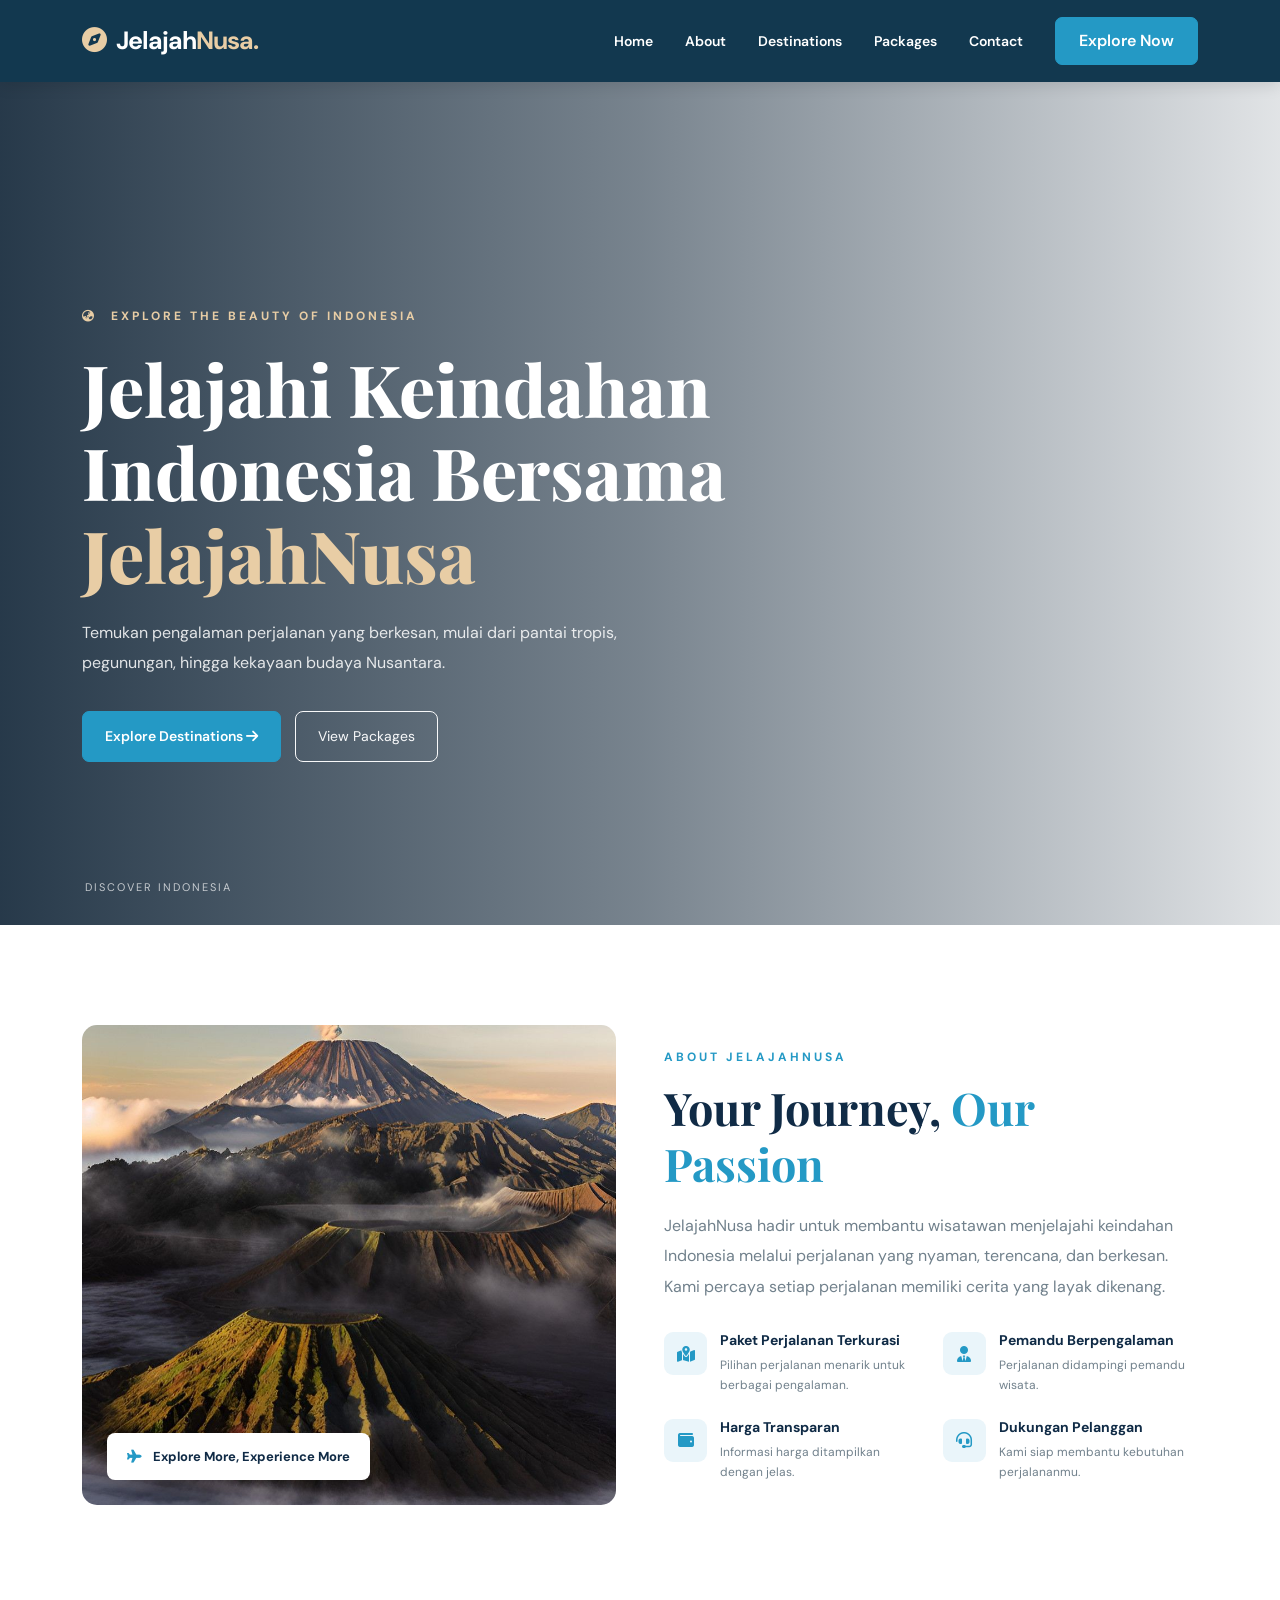
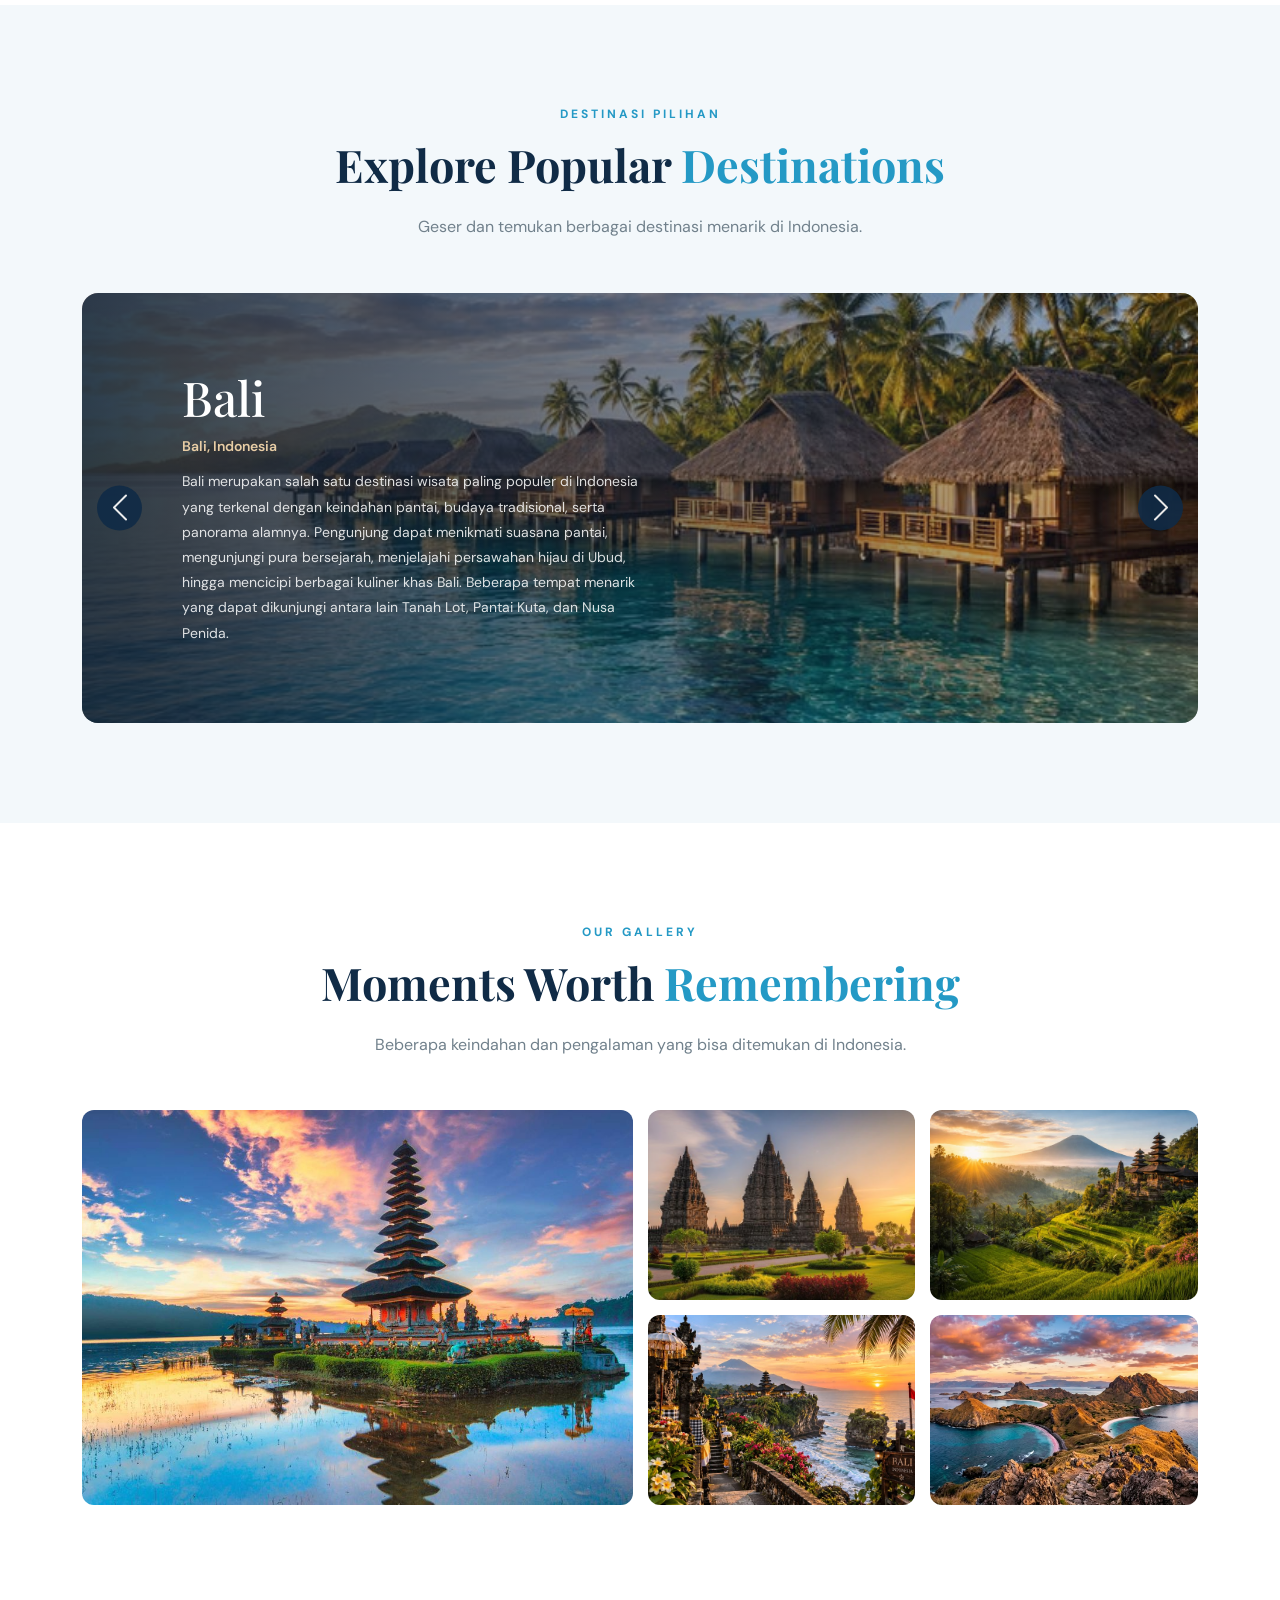
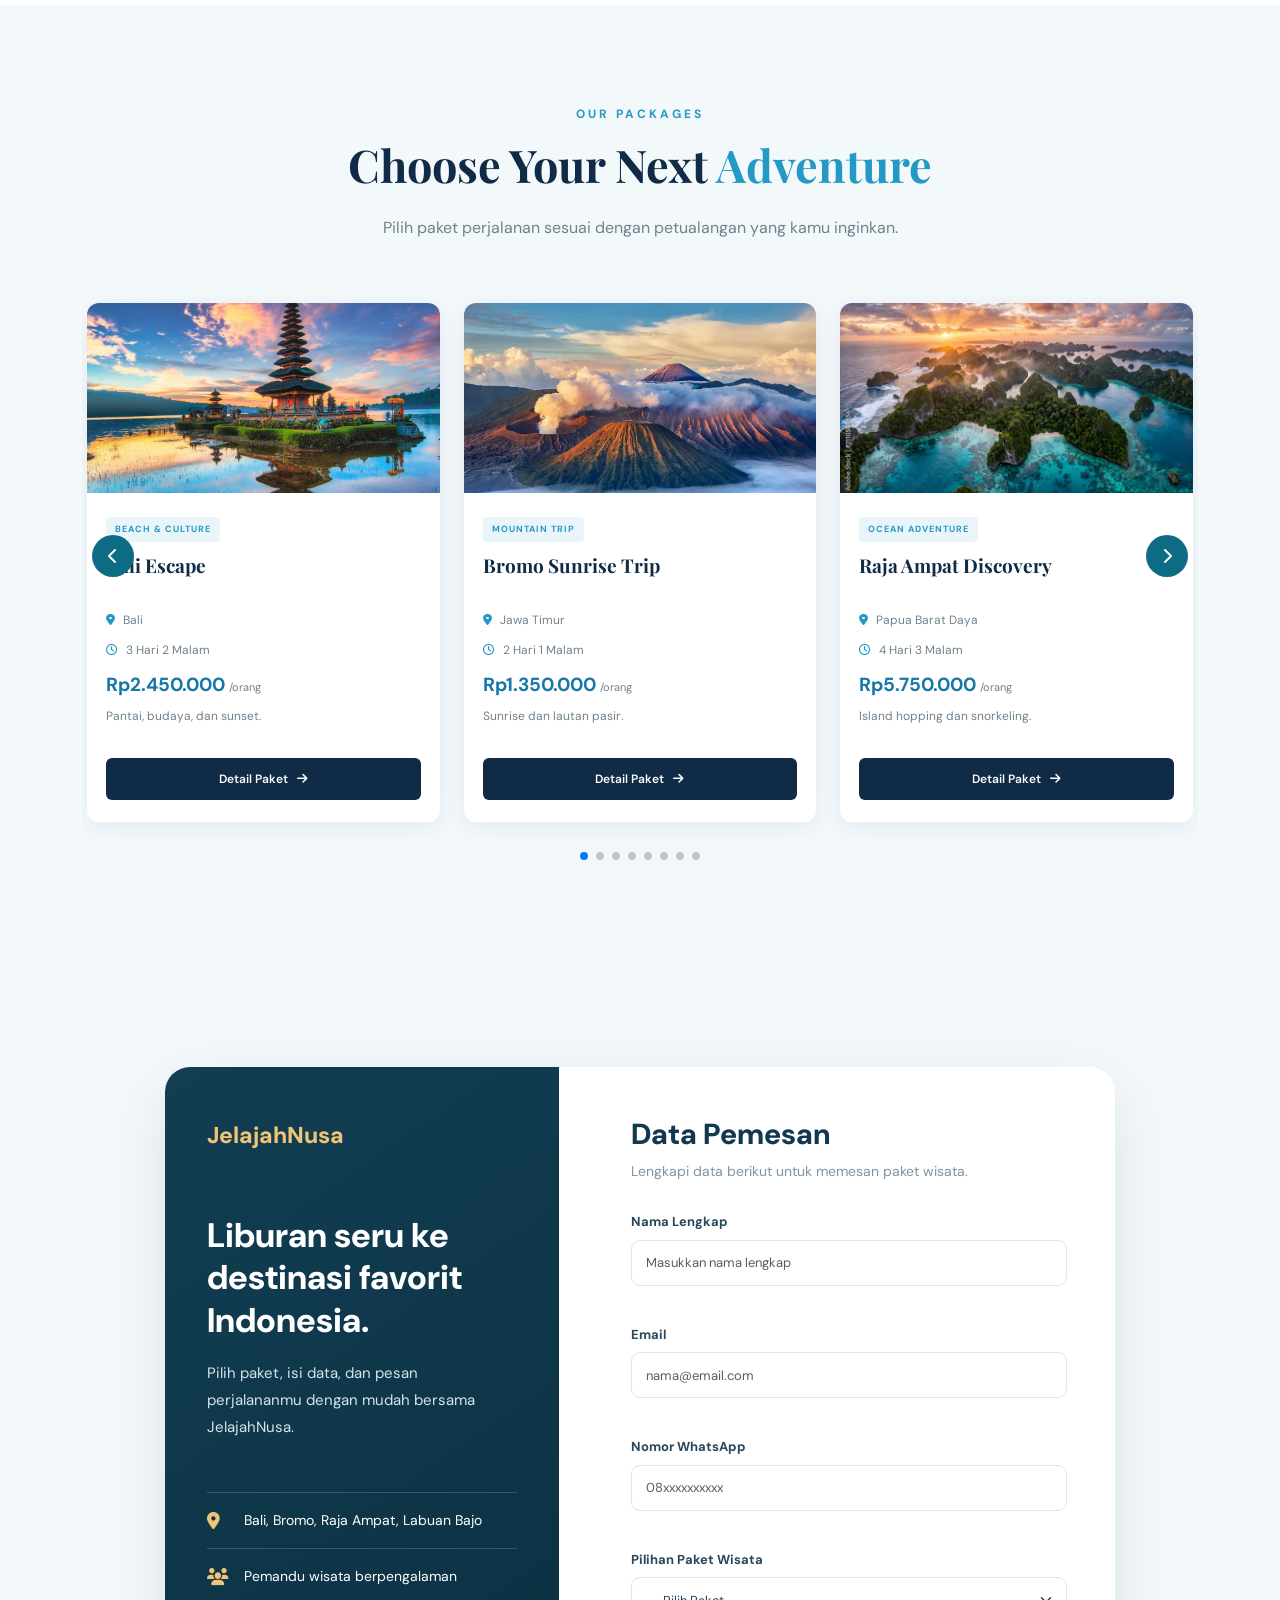
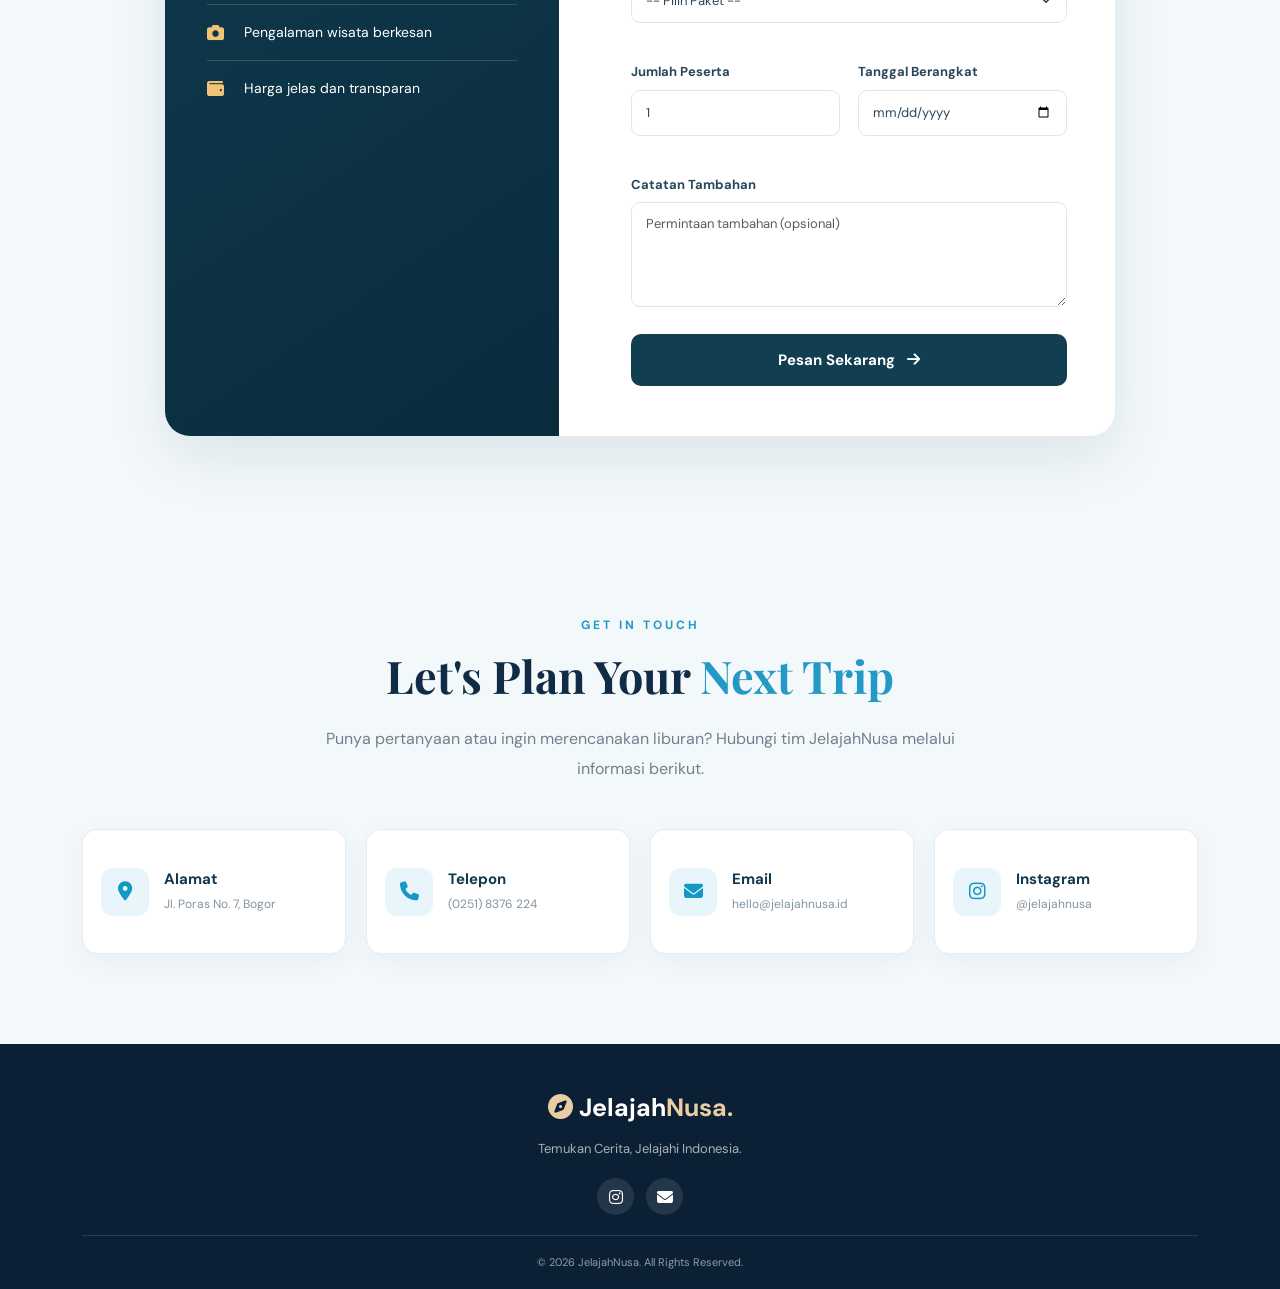
==== commit 8143647a: "Update website JelajahNusa" ====
--- a/index.html
+++ b/index.html
@@ -5,7 +5,10 @@
     <meta name="viewport" content="width=device-width, initial-scale=1.0" />
 
     <title>JelajahNusa | Temukan Cerita, Jelajahi Indonesia</title>
-
+    <link
+      rel="stylesheet"
+      href="https://cdn.jsdelivr.net/npm/swiper@11/swiper-bundle.min.css"
+    />
     <!-- Bootstrap 5 -->
     <link
       href="https://cdn.jsdelivr.net/npm/bootstrap@5.3.3/dist/css/bootstrap.min.css"
@@ -166,108 +169,140 @@
       </div>
     </section>
 
-    <!-- DESTINATIONS SLIDER -->
+  
+
+<!-- DESTINATIONS SLIDER -->
     <section id="destinations" class="section-padding section-light">
-      <div class="container">
-        <div class="section-heading text-center">
-          <p class="section-label">DESTINASI PILIHAN</p>
-
-          <h2 class="section-title">
-            Explore Popular <span>Destinations</span>
-          </h2>
-
-          <p class="section-description">
-            Geser dan temukan berbagai destinasi menarik di Indonesia.
-          </p>
-        </div>
-
-        <div id="destinationSlider" class="carousel slide" data-bs-ride="false">
-          <div class="carousel-inner">
-            <!-- SLIDE 1 -->
-            <div class="carousel-item active">
-              <div class="destination-slide">
-                <img src="assets/bali2.jpg" alt="Bali" />
-
-                <div class="destination-slide-info">
-                  <h3>Bali</h3>
-                  <p>Bali</p>
-                  <p>
-                    Pulau dengan pantai tropis, budaya tradisional, dan panorama
-                    alam yang memukau.
-                  </p>
-                </div>
-              </div>
-            </div>
-
-            <!-- SLIDE 2 -->
-            <div class="carousel-item">
-              <div class="destination-slide">
-                <img src="assets/raja-ampat.jpg" alt="Raja Ampat" />
-
-                <div class="destination-slide-info">
-                  <h3>Raja Ampat</h3>
-                  <p>Papua Barat Daya</p>
-                  <p>
-                    Kepulauan dengan laut biru, gugusan pulau, dan keindahan
-                    alam bawah laut.
-                  </p>
-                </div>
-              </div>
-            </div>
-
-            <!-- SLIDE 3 -->
-            <div class="carousel-item">
-              <div class="destination-slide">
-                <img src="assets/bromo2.jpg" alt="Gunung Bromo" />
-
-                <div class="destination-slide-info">
-                  <h3>Gunung Bromo</h3>
-                  <p>Jawa Timur</p>
-                  <p>
-                    Destinasi pegunungan dengan panorama matahari terbit dan
-                    lautan pasir.
-                  </p>
-                </div>
-              </div>
-            </div>
-
-            <!-- SLIDE 4 -->
-            <div class="carousel-item">
-              <div class="destination-slide">
-                <img src="assets/labuan-bajo.jpg" alt="Labuan Bajo" />
-
-                <div class="destination-slide-info">
-                  <h3>Labuan Bajo</h3>
-                  <p>Nusa Tenggara Timur</p>
-                  <p>Gerbang menuju Pulau Komodo dan gugusan pulau eksotis.</p>
-                </div>
-              </div>
-            </div>
-          </div>
-
-          <!-- TOMBOL SLIDER -->
-          <button
-            class="carousel-control-prev destination-control"
-            type="button"
-            data-bs-target="#destinationSlider"
-            data-bs-slide="prev"
-          >
-            <span class="carousel-control-prev-icon"></span>
-            <span class="visually-hidden">Sebelumnya</span>
-          </button>
-
-          <button
-            class="carousel-control-next destination-control"
-            type="button"
-            data-bs-target="#destinationSlider"
-            data-bs-slide="next"
-          >
-            <span class="carousel-control-next-icon"></span>
-            <span class="visually-hidden">Berikutnya</span>
-          </button>
-        </div>
+  <div class="container">
+    <div class="section-heading text-center">
+      <p class="section-label">DESTINASI PILIHAN</p>
+
+      <h2 class="section-title">
+        Explore Popular <span>Destinations</span>
+      </h2>
+
+      <p class="section-description">
+        Geser dan temukan berbagai destinasi menarik di Indonesia.
+      </p>
+    </div>
+
+    <div id="destinationSlider" class="carousel slide" data-bs-ride="false">
+      <div class="carousel-inner">
+
+        <!-- SLIDE 1 -->
+        <div class="carousel-item active">
+          <div class="destination-slide">
+            <img src="assets/bali2.jpg" alt="Bali" />
+
+            <div class="destination-slide-info">
+              <h3>Bali</h3>
+              <p>Bali, Indonesia</p>
+              <p>
+                Bali merupakan salah satu destinasi wisata paling populer
+                di Indonesia yang terkenal dengan keindahan pantai,
+                budaya tradisional, serta panorama alamnya. Pengunjung
+                dapat menikmati suasana pantai, mengunjungi pura bersejarah,
+                menjelajahi persawahan hijau di Ubud, hingga mencicipi
+                berbagai kuliner khas Bali. Beberapa tempat menarik yang
+                dapat dikunjungi antara lain Tanah Lot, Pantai Kuta,
+                dan Nusa Penida.
+              </p>
+            </div>
+          </div>
+        </div>
+
+        <!-- SLIDE 2 -->
+        <div class="carousel-item">
+          <div class="destination-slide">
+            <img src="assets/raja-ampat.jpg" alt="Raja Ampat" />
+
+            <div class="destination-slide-info">
+              <h3>Raja Ampat</h3>
+              <p>Papua Barat Daya, Indonesia</p>
+              <p>
+                Raja Ampat merupakan kepulauan yang terkenal dengan
+                keindahan laut dan kekayaan alam bawah lautnya.
+                Air laut yang jernih, gugusan pulau karst, serta
+                terumbu karang yang beragam menjadikan tempat ini
+                menarik bagi pecinta wisata alam. Pengunjung dapat
+                menikmati snorkeling, menyelam, atau menjelajahi
+                pulau-pulau dengan perahu. Pianemo dan Wayag menjadi
+                beberapa lokasi yang terkenal dengan panorama alamnya.
+              </p>
+            </div>
+          </div>
+        </div>
+
+        <!-- SLIDE 3 -->
+        <div class="carousel-item">
+          <div class="destination-slide">
+            <img src="assets/bromo2.jpg" alt="Gunung Bromo" />
+
+            <div class="destination-slide-info">
+              <h3>Gunung Bromo</h3>
+              <p>Jawa Timur, Indonesia</p>
+              <p>
+                Gunung Bromo merupakan destinasi wisata alam yang
+                menawarkan pemandangan pegunungan yang menakjubkan.
+                Salah satu daya tarik utamanya adalah matahari terbit
+                yang dapat dinikmati dari kawasan Penanjakan.
+                Selain itu, pengunjung dapat menjelajahi lautan pasir,
+                melihat kawah Bromo, dan menikmati suasana alam
+                pegunungan. Wisata jeep juga menjadi salah satu
+                pengalaman populer bagi wisatawan yang berkunjung.
+              </p>
+            </div>
+          </div>
+        </div>
+
+        <!-- SLIDE 4 -->
+        <div class="carousel-item">
+          <div class="destination-slide">
+            <img src="assets/labuan-bajo.jpg" alt="Labuan Bajo" />
+
+            <div class="destination-slide-info">
+              <h3>Labuan Bajo</h3>
+              <p>Nusa Tenggara Timur, Indonesia</p>
+              <p>
+                Labuan Bajo merupakan destinasi wisata yang terkenal
+                sebagai gerbang menuju Taman Nasional Komodo.
+                Kawasan ini memiliki gugusan pulau, perairan jernih,
+                serta pemandangan alam yang indah. Wisatawan dapat
+                menikmati perjalanan menggunakan kapal, snorkeling,
+                dan menjelajahi pulau-pulau di sekitarnya.
+                Pulau Padar dan Pulau Komodo menjadi beberapa
+                tempat populer yang menarik untuk dikunjungi.
+              </p>
+            </div>
+          </div>
+        </div>
+
       </div>
+
+      <!-- TOMBOL SLIDER -->
+      <button
+        class="carousel-control-prev destination-control"
+        type="button"
+        data-bs-target="#destinationSlider"
+        data-bs-slide="prev"
+      >
+        <span class="carousel-control-prev-icon"></span>
+        <span class="visually-hidden">Sebelumnya</span>
+      </button>
+
+      <button
+        class="carousel-control-next destination-control"
+        type="button"
+        data-bs-target="#destinationSlider"
+        data-bs-slide="next"
+      >
+        <span class="carousel-control-next-icon"></span>
+        <span class="visually-hidden">Berikutnya</span>
+      </button>
+    </div>
+  </div>
     </section>
+
 
     <!-- GALLERY -->
     <section class="section-padding">
@@ -288,35 +323,35 @@
         <div class="gallery-grid">
           <div class="gallery-item gallery-large">
             <img
-              src="https://images.unsplash.com/photo-1537996194471-e657df975ab4"
+              src="assets/hero.jpg"
               alt="Pemandangan Bali"
             />
           </div>
 
           <div class="gallery-item">
             <img
-              src="https://images.unsplash.com/photo-1518548419970-58e3b4079ab2"
+              src="assets/candi.jpg"
               alt="Pemandangan laut"
             />
           </div>
 
           <div class="gallery-item">
             <img
-              src="https://images.unsplash.com/photo-1500530855697-b586d89ba3ee"
+              src="assets/bali4.jpg"
               alt="Pemandangan alam"
             />
           </div>
 
           <div class="gallery-item">
             <img
-              src="https://images.unsplash.com/photo-1470770841072-f978cf4d019e"
+              src="assets/bali3.jpg"
               alt="Danau dan pegunungan"
             />
           </div>
 
           <div class="gallery-item">
             <img
-              src="https://images.unsplash.com/photo-1501785888041-af3ef285b470"
+              src="assets/laut.jpg"
               alt="Pemandangan pegunungan"
             />
           </div>
@@ -335,319 +370,252 @@
           </p>
         </div>
 
-        <div id="jelajahNusaPackages" class="carousel slide">
-          <!-- INDICATORS -->
-          <div class="carousel-indicators">
-            <button
-              type="button"
-              data-bs-target="#jelajahNusaPackages"
-              data-bs-slide-to="0"
-              class="active"
-              aria-current="true"
-              aria-label="Slide 1"
-            ></button>
-
-            <button
-              type="button"
-              data-bs-target="#jelajahNusaPackages"
-              data-bs-slide-to="1"
-              aria-label="Slide 2"
-            ></button>
-
-            <button
-              type="button"
-              data-bs-target="#jelajahNusaPackages"
-              data-bs-slide-to="2"
-              aria-label="Slide 3"
-            ></button>
-
-            <button
-              type="button"
-              data-bs-target="#jelajahNusaPackages"
-              data-bs-slide-to="3"
-              aria-label="Slide 4"
-            ></button>
-          </div>
-
-          <div class="carousel-inner">
-            <!-- SLIDE 1 -->
-            <div class="carousel-item active">
-              <div class="row g-4">
-                <div class="col-md-6">
-                  <div class="package-card">
-                    <div class="package-image">
-                      <img
-                        src="https://images.unsplash.com/photo-1537996194471-e657df975ab4"
-                        alt="Bali Escape"
-                      />
-                    </div>
-                    <div class="package-content">
-                      <span class="package-category">BEACH & CULTURE</span>
-                      <h4>Bali Escape</h4>
-                      <p><i class="fa-solid fa-location-dot"></i> Bali</p>
-                      <div class="package-duration">
-                        <i class="fa-regular fa-clock"></i> 3 Hari 2 Malam
-                      </div>
-                      <h3>Rp2.450.000 <small>/orang</small></h3>
-                      <p class="package-highlight">
-                        Pantai, budaya, dan sunset.
-                      </p>
-                      <button
-                        class="btn btn-detail"
-                        onclick="tampilkanDetail('bali')"
-                      >
-                        Detail Paket <i class="fa-solid fa-arrow-right"></i>
-                      </button>
-                    </div>
+        <!-- SWIPER -->
+        <div class="swiper packageSwiper">
+          <div class="swiper-wrapper">
+            <!-- PAKET 1: BALI -->
+            <div class="swiper-slide">
+              <div class="package-card">
+                <div class="package-image">
+                  <img
+                    src="assets/hero.jpg"
+                    alt="Bali Escape"
+                  />
+                </div>
+                <div class="package-content">
+                  <span class="package-category">BEACH & CULTURE</span>
+                  <h4>Bali Escape</h4>
+                  <p><i class="fa-solid fa-location-dot"></i> Bali</p>
+                  <div class="package-duration">
+                    <i class="fa-regular fa-clock"></i> 3 Hari 2 Malam
                   </div>
-                </div>
-
-                <div class="col-md-6">
-                  <div class="package-card">
-                    <div class="package-image">
-                      <img
-                        src="https://images.unsplash.com/photo-1500530855697-b586d89ba3ee"
-                        alt="Bromo Sunrise Trip"
-                      />
-                    </div>
-                    <div class="package-content">
-                      <span class="package-category">MOUNTAIN TRIP</span>
-                      <h4>Bromo Sunrise Trip</h4>
-                      <p><i class="fa-solid fa-location-dot"></i> Jawa Timur</p>
-                      <div class="package-duration">
-                        <i class="fa-regular fa-clock"></i> 2 Hari 1 Malam
-                      </div>
-                      <h3>Rp1.350.000 <small>/orang</small></h3>
-                      <p class="package-highlight">Sunrise dan lautan pasir.</p>
-                      <button
-                        class="btn btn-detail"
-                        onclick="tampilkanDetail('bromo')"
-                      >
-                        Detail Paket <i class="fa-solid fa-arrow-right"></i>
-                      </button>
-                    </div>
+                  <h3>Rp2.450.000 <small>/orang</small></h3>
+                  <p class="package-highlight">Pantai, budaya, dan sunset.</p>
+                  <button
+                    class="btn btn-detail"
+                    onclick="tampilkanDetail('bali')"
+                  >
+                    Detail Paket <i class="fa-solid fa-arrow-right"></i>
+                  </button>
+                </div>
+              </div>
+            </div>
+
+            <!-- PAKET 2: BROMO -->
+            <div class="swiper-slide">
+              <div class="package-card">
+                <div class="package-image">
+                  <img
+                    src="assets/bromo2.jpg"
+                    alt="Bromo Sunrise Trip"
+                  />
+                </div>
+                <div class="package-content">
+                  <span class="package-category">MOUNTAIN TRIP</span>
+                  <h4>Bromo Sunrise Trip</h4>
+                  <p><i class="fa-solid fa-location-dot"></i> Jawa Timur</p>
+                  <div class="package-duration">
+                    <i class="fa-regular fa-clock"></i> 2 Hari 1 Malam
                   </div>
-                </div>
-              </div>
-            </div>
-
-            <!-- SLIDE 2 -->
-            <div class="carousel-item">
-              <div class="row g-4">
-                <div class="col-md-6">
-                  <div class="package-card">
-                    <div class="package-image">
-                      <img
-                        src="https://images.unsplash.com/photo-1518548419970-58e3b4079ab2"
-                        alt="Raja Ampat"
-                      />
-                    </div>
-                    <div class="package-content">
-                      <span class="package-category">OCEAN ADVENTURE</span>
-                      <h4>Raja Ampat Discovery</h4>
-                      <p>
-                        <i class="fa-solid fa-location-dot"></i> Papua Barat
-                        Daya
-                      </p>
-                      <div class="package-duration">
-                        <i class="fa-regular fa-clock"></i> 4 Hari 3 Malam
-                      </div>
-                      <h3>Rp5.750.000 <small>/orang</small></h3>
-                      <p class="package-highlight">
-                        Island hopping dan snorkeling.
-                      </p>
-                      <button
-                        class="btn btn-detail"
-                        onclick="tampilkanDetail('raja')"
-                      >
-                        Detail Paket <i class="fa-solid fa-arrow-right"></i>
-                      </button>
-                    </div>
+                  <h3>Rp1.350.000 <small>/orang</small></h3>
+                  <p class="package-highlight">Sunrise dan lautan pasir.</p>
+                  <button
+                    class="btn btn-detail"
+                    onclick="tampilkanDetail('bromo')"
+                  >
+                    Detail Paket <i class="fa-solid fa-arrow-right"></i>
+                  </button>
+                </div>
+              </div>
+            </div>
+
+            <!-- PAKET 3: RAJA AMPAT -->
+            <div class="swiper-slide">
+              <div class="package-card">
+                <div class="package-image">
+                  <img
+                    src="assets/raja-ampat.jpg"
+                    alt="Raja Ampat"
+                  />
+                </div>
+                <div class="package-content">
+                  <span class="package-category">OCEAN ADVENTURE</span>
+                  <h4>Raja Ampat Discovery</h4>
+                  <p>
+                    <i class="fa-solid fa-location-dot"></i> Papua Barat Daya
+                  </p>
+                  <div class="package-duration">
+                    <i class="fa-regular fa-clock"></i> 4 Hari 3 Malam
                   </div>
-                </div>
-
-                <div class="col-md-6">
-                  <div class="package-card">
-                    <div class="package-image">
-                      <img
-                        src="https://images.unsplash.com/photo-1501785888041-af3ef285b470"
-                        alt="Labuan Bajo"
-                      />
-                    </div>
-                    <div class="package-content">
-                      <span class="package-category">ISLAND EXPLORER</span>
-                      <h4>Labuan Bajo Explorer</h4>
-                      <p>
-                        <i class="fa-solid fa-location-dot"></i> Nusa Tenggara
-                        Timur
-                      </p>
-                      <div class="package-duration">
-                        <i class="fa-regular fa-clock"></i> 3 Hari 2 Malam
-                      </div>
-                      <h3>Rp3.950.000 <small>/orang</small></h3>
-                      <p class="package-highlight">Pulau Komodo dan sailing.</p>
-                      <button
-                        class="btn btn-detail"
-                        onclick="tampilkanDetail('labuan')"
-                      >
-                        Detail Paket <i class="fa-solid fa-arrow-right"></i>
-                      </button>
-                    </div>
+                  <h3>Rp5.750.000 <small>/orang</small></h3>
+                  <p class="package-highlight">
+                    Island hopping dan snorkeling.
+                  </p>
+                  <button
+                    class="btn btn-detail"
+                    onclick="tampilkanDetail('raja')"
+                  >
+                    Detail Paket <i class="fa-solid fa-arrow-right"></i>
+                  </button>
+                </div>
+              </div>
+            </div>
+
+            <!-- PAKET 4: LABUAN BAJO -->
+            <div class="swiper-slide">
+              <div class="package-card">
+                <div class="package-image">
+                  <img
+                    src="assets/labuan-bajo.jpg"
+                    alt="Labuan Bajo"
+                  />
+                </div>
+                <div class="package-content">
+                  <span class="package-category">ISLAND EXPLORER</span>
+                  <h4>Labuan Bajo Explorer</h4>
+                  <p>
+                    <i class="fa-solid fa-location-dot"></i> Nusa Tenggara Timur
+                  </p>
+                  <div class="package-duration">
+                    <i class="fa-regular fa-clock"></i> 3 Hari 2 Malam
                   </div>
-                </div>
-              </div>
-            </div>
-
-            <!-- SLIDE 3 -->
-            <div class="carousel-item">
-              <div class="row g-4">
-                <div class="col-md-6">
-                  <div class="package-card">
-                    <div class="package-image">
-                      <img
-                        src="https://images.unsplash.com/photo-1596402184320-417e7178b2cd"
-                        alt="Jogja"
-                      />
-                    </div>
-                    <div class="package-content">
-                      <span class="package-category">CULTURE & HERITAGE</span>
-                      <h4>Jogja Heritage Journey</h4>
-                      <p><i class="fa-solid fa-location-dot"></i> Yogyakarta</p>
-                      <div class="package-duration">
-                        <i class="fa-regular fa-clock"></i> 3 Hari 2 Malam
-                      </div>
-                      <h3>Rp1.850.000 <small>/orang</small></h3>
-                      <p class="package-highlight">
-                        Borobudur, Malioboro, dan Keraton.
-                      </p>
-                      <button
-                        class="btn btn-detail"
-                        onclick="tampilkanDetail('jogja')"
-                      >
-                        Detail Paket <i class="fa-solid fa-arrow-right"></i>
-                      </button>
-                    </div>
+                  <h3>Rp3.950.000 <small>/orang</small></h3>
+                  <p class="package-highlight">Pulau Komodo dan sailing.</p>
+                  <button
+                    class="btn btn-detail"
+                    onclick="tampilkanDetail('labuan')"
+                  >
+                    Detail Paket <i class="fa-solid fa-arrow-right"></i>
+                  </button>
+                </div>
+              </div>
+            </div>
+
+            <!-- PAKET 5: JOGJA -->
+            <div class="swiper-slide">
+              <div class="package-card">
+                <div class="package-image">
+                  <img
+                    src="assets/jogja.jpg"
+                    alt="Jogja"
+                  />
+                </div>
+                <div class="package-content">
+                  <span class="package-category">CULTURE & HERITAGE</span>
+                  <h4>Jogja Heritage Journey</h4>
+                  <p><i class="fa-solid fa-location-dot"></i> Yogyakarta</p>
+                  <div class="package-duration">
+                    <i class="fa-regular fa-clock"></i> 3 Hari 2 Malam
                   </div>
-                </div>
-
-                <div class="col-md-6">
-                  <div class="package-card">
-                    <div class="package-image">
-                      <img
-                        src="assets/59dadae1498c168dcf6382474d1ac756.jpg"
-                        alt="Lombok"
-                      />
-                    </div>
-                    <div class="package-content">
-                      <span class="package-category">TROPICAL ESCAPE</span>
-                      <h4>Lombok Tropical Escape</h4>
-                      <p><i class="fa-solid fa-location-dot"></i> Lombok</p>
-                      <div class="package-duration">
-                        <i class="fa-regular fa-clock"></i> 3 Hari 2 Malam
-                      </div>
-                      <h3>Rp2.750.000 <small>/orang</small></h3>
-                      <p class="package-highlight">
-                        Pantai Kuta dan Bukit Merese.
-                      </p>
-                      <button
-                        class="btn btn-detail"
-                        onclick="tampilkanDetail('lombok')"
-                      >
-                        Detail Paket <i class="fa-solid fa-arrow-right"></i>
-                      </button>
-                    </div>
+                  <h3>Rp1.850.000 <small>/orang</small></h3>
+                  <p class="package-highlight">
+                    Borobudur, Malioboro, dan Keraton.
+                  </p>
+                  <button
+                    class="btn btn-detail"
+                    onclick="tampilkanDetail('jogja')"
+                  >
+                    Detail Paket <i class="fa-solid fa-arrow-right"></i>
+                  </button>
+                </div>
+              </div>
+            </div>
+
+            <!-- PAKET 6: LOMBOK -->
+            <div class="swiper-slide">
+              <div class="package-card">
+                <div class="package-image">
+                  <img
+                    src="assets/59dadae1498c168dcf6382474d1ac756.jpg"
+                    alt="Lombok"
+                  />
+                </div>
+                <div class="package-content">
+                  <span class="package-category">TROPICAL ESCAPE</span>
+                  <h4>Lombok Tropical Escape</h4>
+                  <p><i class="fa-solid fa-location-dot"></i> Lombok</p>
+                  <div class="package-duration">
+                    <i class="fa-regular fa-clock"></i> 3 Hari 2 Malam
                   </div>
-                </div>
-              </div>
-            </div>
-
-            <!-- SLIDE 4 -->
-            <div class="carousel-item">
-              <div class="row g-4">
-                <div class="col-md-6">
-                  <div class="package-card">
-                    <div class="package-image">
-                      <img
-                        src="https://images.unsplash.com/photo-1500534623283-312aade485b7"
-                        alt="Lake Toba"
-                      />
-                    </div>
-                    <div class="package-content">
-                      <span class="package-category">NATURE ADVENTURE</span>
-                      <h4>Lake Toba Adventure</h4>
-                      <p>
-                        <i class="fa-solid fa-location-dot"></i> Sumatera Utara
-                      </p>
-                      <div class="package-duration">
-                        <i class="fa-regular fa-clock"></i> 3 Hari 2 Malam
-                      </div>
-                      <h3>Rp2.250.000 <small>/orang</small></h3>
-                      <p class="package-highlight">
-                        Danau Toba dan Pulau Samosir.
-                      </p>
-                      <button
-                        class="btn btn-detail"
-                        onclick="tampilkanDetail('toba')"
-                      >
-                        Detail Paket <i class="fa-solid fa-arrow-right"></i>
-                      </button>
-                    </div>
+                  <h3>Rp2.750.000 <small>/orang</small></h3>
+                  <p class="package-highlight">Pantai Kuta dan Bukit Merese.</p>
+                  <button
+                    class="btn btn-detail"
+                    onclick="tampilkanDetail('lombok')"
+                  >
+                    Detail Paket <i class="fa-solid fa-arrow-right"></i>
+                  </button>
+                </div>
+              </div>
+            </div>
+
+            <!-- PAKET 7: LAKE TOBA -->
+            <div class="swiper-slide">
+              <div class="package-card">
+                <div class="package-image">
+                  <img
+                    src="assets/toba.jpg"
+                    alt="Lake Toba"
+                  />
+                </div>
+                <div class="package-content">
+                  <span class="package-category">NATURE ADVENTURE</span>
+                  <h4>Lake Toba Adventure</h4>
+                  <p><i class="fa-solid fa-location-dot"></i> Sumatera Utara</p>
+                  <div class="package-duration">
+                    <i class="fa-regular fa-clock"></i> 3 Hari 2 Malam
                   </div>
-                </div>
-
-                <div class="col-md-6">
-                  <div class="package-card">
-                    <div class="package-image">
-                      <img
-                        src="https://images.unsplash.com/photo-1464822759023-fed622ff2c3b"
-                        alt="Ijen"
-                      />
-                    </div>
-                    <div class="package-content">
-                      <span class="package-category">MOUNTAIN ADVENTURE</span>
-                      <h4>Ijen Blue Fire Experience</h4>
-                      <p><i class="fa-solid fa-location-dot"></i> Banyuwangi</p>
-                      <div class="package-duration">
-                        <i class="fa-regular fa-clock"></i> 2 Hari 1 Malam
-                      </div>
-                      <h3>Rp1.650.000 <small>/orang</small></h3>
-                      <p class="package-highlight">
-                        Kawah Ijen dan panorama alam.
-                      </p>
-                      <button
-                        class="btn btn-detail"
-                        onclick="tampilkanDetail('ijen')"
-                      >
-                        Detail Paket <i class="fa-solid fa-arrow-right"></i>
-                      </button>
-                    </div>
+                  <h3>Rp2.250.000 <small>/orang</small></h3>
+                  <p class="package-highlight">Danau Toba dan Pulau Samosir.</p>
+                  <button
+                    class="btn btn-detail"
+                    onclick="tampilkanDetail('toba')"
+                  >
+                    Detail Paket <i class="fa-solid fa-arrow-right"></i>
+                  </button>
+                </div>
+              </div>
+            </div>
+
+            <!-- PAKET 8: IJEN -->
+            <div class="swiper-slide">
+              <div class="package-card">
+                <div class="package-image">
+                  <img
+                    src="assets/ijen.jpg"
+                    alt="Ijen"
+                  />
+                </div>
+                <div class="package-content">
+                  <span class="package-category">MOUNTAIN ADVENTURE</span>
+                  <h4>Ijen Blue Fire Experience</h4>
+                  <p><i class="fa-solid fa-location-dot"></i> Banyuwangi</p>
+                  <div class="package-duration">
+                    <i class="fa-regular fa-clock"></i> 2 Hari 1 Malam
                   </div>
-                </div>
-              </div>
-            </div>
-          </div>
-
-          <!-- PREVIOUS -->
-          <button
-            class="carousel-control-prev"
-            type="button"
-            data-bs-target="#jelajahNusaPackages"
-            data-bs-slide="prev"
-          >
-            <span class="carousel-control-prev-icon" aria-hidden="true"></span>
-            <span class="visually-hidden">Previous</span>
-          </button>
-
-          <!-- NEXT -->
-          <button
-            class="carousel-control-next"
-            type="button"
-            data-bs-target="#jelajahNusaPackages"
-            data-bs-slide="next"
-          >
-            <span class="carousel-control-next-icon" aria-hidden="true"></span>
-            <span class="visually-hidden">Next</span>
-          </button>
+                  <h3>Rp1.650.000 <small>/orang</small></h3>
+                  <p class="package-highlight">Kawah Ijen dan panorama alam.</p>
+                  <button
+                    class="btn btn-detail"
+                    onclick="tampilkanDetail('ijen')"
+                  >
+                    Detail Paket <i class="fa-solid fa-arrow-right"></i>
+                  </button>
+                </div>
+              </div>
+            </div>
+          </div>
+
+          <!-- TOMBOL NAVIGASI -->
+          <div class="package-swiper-prev">
+            <i class="fa-solid fa-chevron-left"></i>
+          </div>
+          <div class="package-swiper-next">
+            <i class="fa-solid fa-chevron-right"></i>
+          </div>
+
+          <!-- TITIK SLIDER -->
+          <div class="swiper-pagination"></div>
         </div>
       </div>
     </section>
@@ -976,12 +944,11 @@
         </div>
       </div>
     </footer>
-
-    <!-- BOOTSTRAP JAVASCRIPT -->
     <script src="https://cdn.jsdelivr.net/npm/bootstrap@5.3.3/dist/js/bootstrap.bundle.min.js"></script>
-
-    <!-- CUSTOM JAVASCRIPT -->
+    <script src="https://cdn.jsdelivr.net/npm/swiper@11/swiper-bundle.min.js"></script>
     <script src="script.js"></script>
+</body>
+   
   </body>
 </html>
 
--- a/style.css
+++ b/style.css
@@ -129,7 +129,7 @@
   position: relative;
   display: flex;
   align-items: center;
-  background-image: url("https://images.unsplash.com/photo-1537996194471-e657df975ab4");
+  background-image: url("assets/hero-komodo.jpg");
   background-size: cover;
   background-position: center;
   color: white;
@@ -2194,6 +2194,160 @@
   z-index: 1055 !important;
   transform: none !important;
 }
+
+#jelajahNusaPackages .carousel-item .row {
+  display: flex;
+  align-items: stretch;
+}
+
+#jelajahNusaPackages .package-card {
+  height: 100%;
+}
+
+#jelajahNusaPackages .package-image img {
+  width: 100%;
+  height: 190px;
+  object-fit: cover;
+}
+
+@media (max-width: 767px) {
+  #jelajahNusaPackages .carousel-item .col-md-4 {
+    width: 100%;
+  }
+}
+/* SWIPER PACKAGES */
+.packageSwiper {
+  width: 100%;
+  overflow: hidden;
+  padding: 10px 5px 50px;
+}
+
+.packageSwiper .swiper-wrapper {
+  display: flex;
+  flex-wrap: nowrap;
+  align-items: stretch;
+}
+
+.packageSwiper .swiper-slide {
+  flex-shrink: 0;
+  height: auto;
+}
+
+.packageSwiper .package-card {
+  width: 100%;
+  height: 100%;
+}
+
+.packageSwiper .package-image img {
+  width: 100%;
+  height: 100%;
+  object-fit: cover;
+  display: block;
+}
+
+/* PACKAGE SWIPER */
+.packageSwiper {
+    width: 100%;
+    position: relative;
+    overflow: hidden;
+    padding: 10px 5px 55px;
+    box-sizing: border-box;
+}
+
+.packageSwiper .swiper-wrapper {
+    display: flex;
+    flex-wrap: nowrap;
+    align-items: stretch;
+}
+
+.packageSwiper .swiper-slide {
+    height: auto;
+    flex-shrink: 0;
+    box-sizing: border-box;
+}
+
+.packageSwiper .package-card {
+    width: 100%;
+    height: 100%;
+    box-sizing: border-box;
+}
+
+/* NAVIGATION */
+.packageSwiper .package-swiper-prev,
+.packageSwiper .package-swiper-next {
+    position: absolute;
+    top: 45%;
+    transform: translateY(-50%);
+    width: 42px;
+    height: 42px;
+    border-radius: 50%;
+    background: #0d6b83;
+    color: white;
+    display: flex;
+    align-items: center;
+    justify-content: center;
+    cursor: pointer;
+    z-index: 20;
+}
+
+.packageSwiper .package-swiper-prev {
+    left: 10px;
+}
+
+.packageSwiper .package-swiper-next {
+    right: 10px;
+}
+
+/* PAGINATION */
+.packageSwiper .swiper-pagination {
+    bottom: 10px;
+}
+
+/* RESPONSIVE */
+@media (max-width: 991px) {
+    .packageSwiper .package-swiper-prev,
+    .packageSwiper .package-swiper-next {
+        width: 36px;
+        height: 36px;
+    }
+}
+
+/* UKURAN FORM PEMESANAN */
+.booking-layout-modern {
+    max-width: 950px;
+    margin: 0 auto;
+    gap: 24px;
+}
+
+/* KOTAK FORM */
+.booking-form {
+    padding: 24px;
+}
+
+/* JARAK ANTAR INPUT */
+.booking-form .mb-3 {
+    margin-bottom: 12px !important;
+}
+
+/* UKURAN INPUT */
+.booking-form .form-control,
+.booking-form .form-select {
+    padding: 9px 12px;
+    font-size: 14px;
+}
+
+/* JUDUL FORM */
+.booking-form h3,
+.booking-form h4 {
+    font-size: 20px;
+}
+
+/* PANEL RINGKASAN */
+.booking-summary {
+    padding: 20px;
+}
+
+
 /* VARIABEL CSS */
 /* var() digunakan untuk memanggil variabel agar nilai seperti warna
    dan ukuran tidak perlu ditulis berulang kali. */
